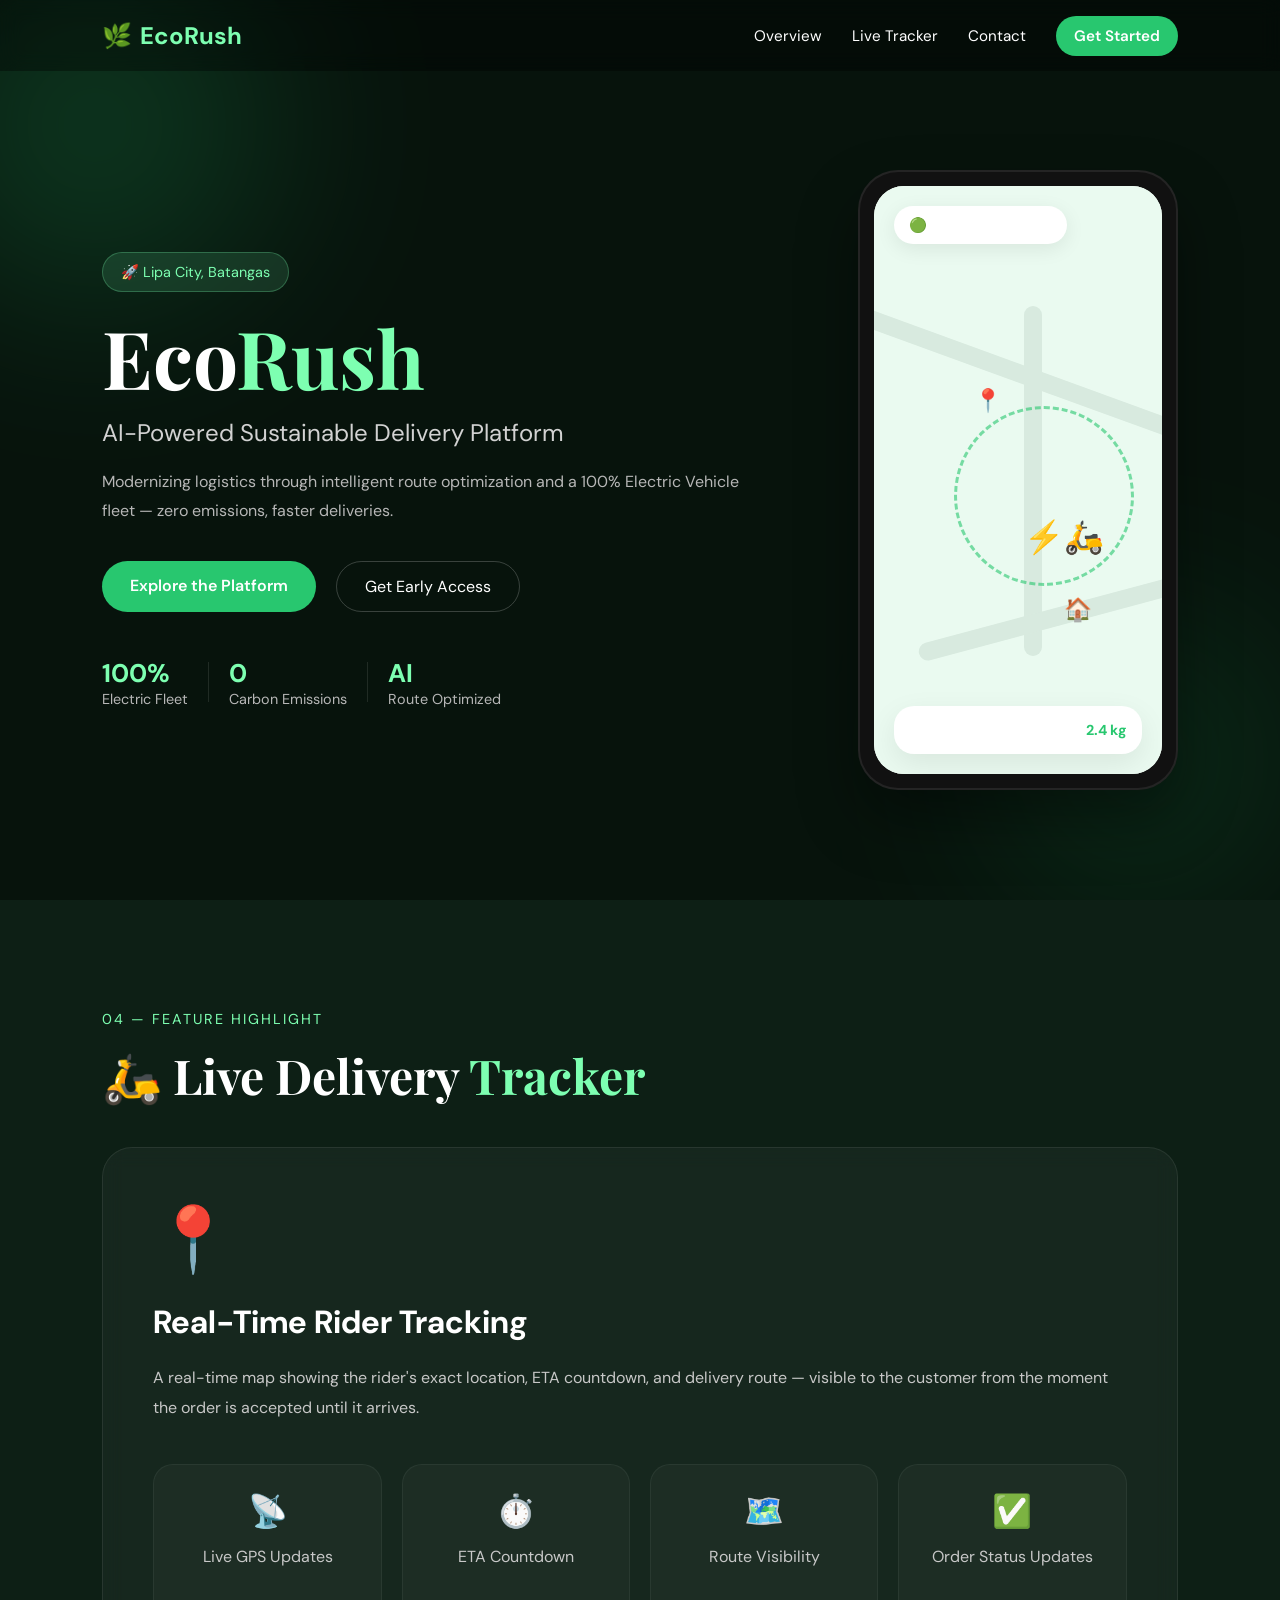
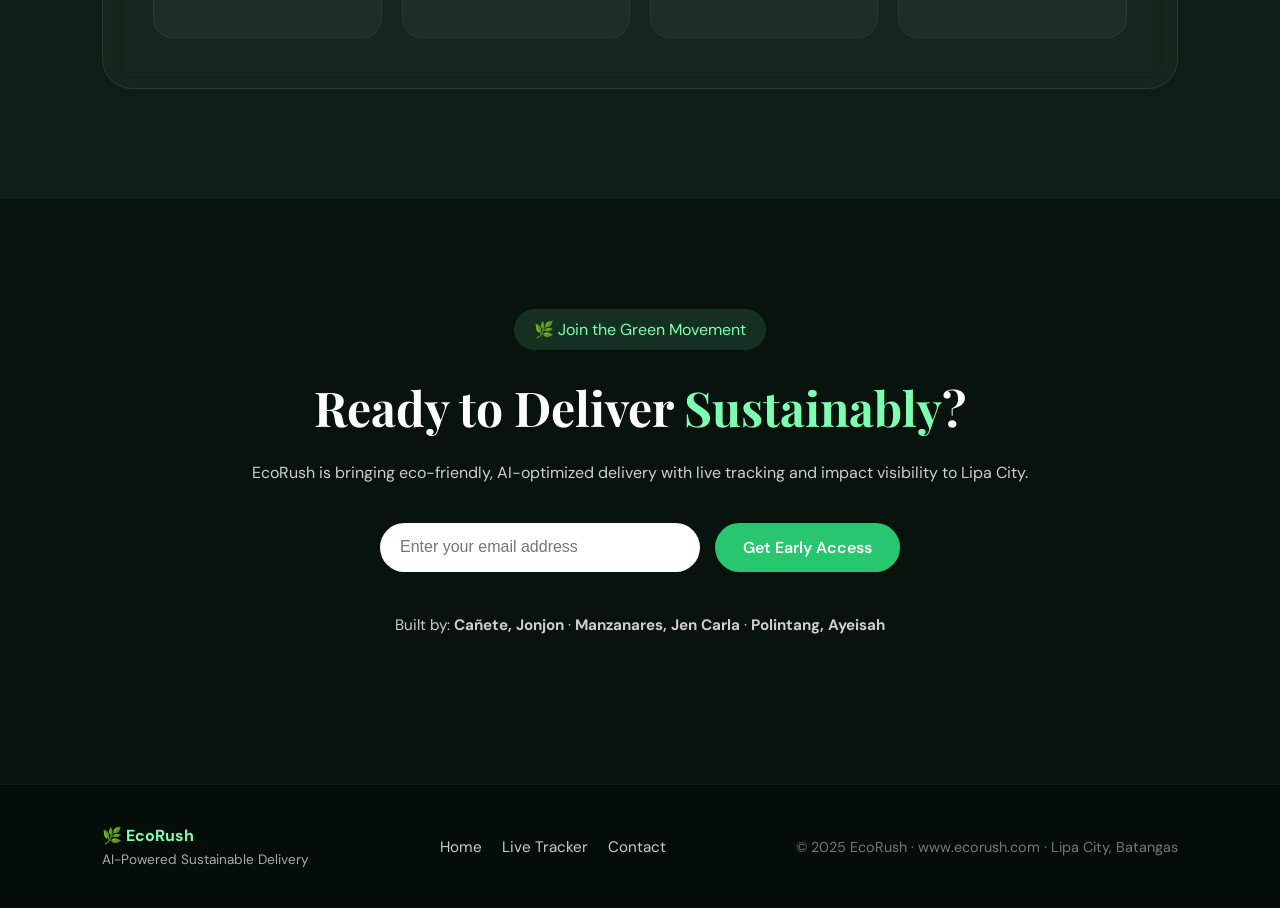
==== index.html @ b1342c6b "Add files via upload" ====
<!DOCTYPE html>
<html lang="en">
<head>
  <meta charset="UTF-8" />
  <meta name="viewport" content="width=device-width, initial-scale=1.0"/>
  <title>EcoRush — AI-Powered Sustainable Delivery</title>

  <link href="https://fonts.googleapis.com/css2?family=Playfair+Display:wght@700;900&family=DM+Sans:wght@300;400;500;600&display=swap" rel="stylesheet"/>

  <style>
    *{
      margin:0;
      padding:0;
      box-sizing:border-box;
      scroll-behavior:smooth;
    }

    body{
      font-family:'DM Sans',sans-serif;
      background:#07130c;
      color:white;
      overflow-x:hidden;
    }

    a{
      text-decoration:none;
      color:inherit;
    }

    /* NAV */

    .nav{
      position:fixed;
      top:0;
      left:0;
      width:100%;
      padding:20px 8%;
      display:flex;
      justify-content:space-between;
      align-items:center;
      background:rgba(0,0,0,0.35);
      backdrop-filter:blur(10px);
      z-index:1000;
    }

    .nav-brand{
      font-size:1.5rem;
      font-weight:700;
      color:#7dffb1;
      display:flex;
      align-items:center;
      gap:8px;
    }

    .nav-links{
      display:flex;
      gap:30px;
      list-style:none;
      align-items:center;
    }

    .nav-links a{
      color:white;
      transition:0.3s;
      font-size:0.95rem;
    }

    .nav-links a:hover{
      color:#7dffb1;
    }

    .nav-cta{
      padding:10px 18px;
      background:#28c76f;
      border-radius:999px;
      font-weight:600;
    }

    .hamburger{
      display:none;
      background:none;
      border:none;
      color:white;
      font-size:1.8rem;
      cursor:pointer;
    }

    /* HERO */

    .hero{
      min-height:100vh;
      display:flex;
      align-items:center;
      justify-content:space-between;
      padding:140px 8% 80px;
      position:relative;
      overflow:hidden;
      gap:60px;
    }

    .hero-content{
      max-width:650px;
      z-index:2;
    }

    .hero-badge{
      display:inline-block;
      padding:10px 18px;
      background:rgba(125,255,177,0.12);
      border:1px solid rgba(125,255,177,0.25);
      border-radius:999px;
      color:#7dffb1;
      margin-bottom:25px;
      font-size:0.9rem;
    }

    .hero-title{
      font-family:'Playfair Display',serif;
      font-size:5rem;
      line-height:1;
      margin-bottom:20px;
    }

    .title-line{
      color:white;
    }

    .title-accent{
      color:#7dffb1;
    }

    .hero-sub{
      font-size:1.5rem;
      color:#d2d2d2;
      margin-bottom:20px;
    }

    .hero-desc{
      color:#b7b7b7;
      line-height:1.8;
      margin-bottom:35px;
      font-size:1rem;
    }

    .hero-btns{
      display:flex;
      gap:20px;
      margin-bottom:45px;
      flex-wrap:wrap;
    }

    .btn-primary{
      padding:14px 28px;
      background:#28c76f;
      border-radius:999px;
      color:white;
      font-weight:600;
      transition:0.3s;
    }

    .btn-primary:hover{
      transform:translateY(-3px);
    }

    .btn-ghost{
      padding:14px 28px;
      border:1px solid rgba(255,255,255,0.2);
      border-radius:999px;
      color:white;
    }

    .hero-stats{
      display:flex;
      gap:20px;
      align-items:center;
      flex-wrap:wrap;
    }

    .stat{
      display:flex;
      flex-direction:column;
    }

    .stat-num{
      font-size:1.6rem;
      color:#7dffb1;
      font-weight:700;
    }

    .stat-label{
      color:#b7b7b7;
      font-size:0.9rem;
    }

    .stat-div{
      width:1px;
      height:40px;
      background:rgba(255,255,255,0.1);
    }

    /* HERO VISUAL */

    .hero-visual{
      position:relative;
      z-index:2;
    }

    .phone-mockup{
      width:320px;
      height:620px;
      border-radius:40px;
      padding:14px;
      background:#111;
      border:2px solid rgba(255,255,255,0.08);
      box-shadow:0 30px 60px rgba(0,0,0,0.4);
    }

    .phone-screen{
      width:100%;
      height:100%;
      border-radius:30px;
      overflow:hidden;
      background:#f4fff7;
      position:relative;
    }

    .map-ui{
      width:100%;
      height:100%;
      position:relative;
      background:#eafaf0;
    }

    .map-header{
      position:absolute;
      top:20px;
      left:20px;
      background:white;
      padding:10px 15px;
      border-radius:999px;
      font-size:0.9rem;
      box-shadow:0 5px 20px rgba(0,0,0,0.08);
    }

    .green{
      color:#28c76f;
    }

    .map-road{
      position:absolute;
      background:#d8eadf;
      border-radius:999px;
    }

    .road1{
      width:400px;
      height:18px;
      top:180px;
      left:-50px;
      transform:rotate(20deg);
    }

    .road2{
      width:18px;
      height:350px;
      top:120px;
      left:150px;
    }

    .road3{
      width:300px;
      height:18px;
      top:420px;
      left:40px;
      transform:rotate(-15deg);
    }

    .map-pin{
      position:absolute;
      font-size:1.4rem;
    }

    .pin1{
      top:200px;
      left:100px;
    }

    .pin2{
      bottom:150px;
      right:70px;
    }

    .ev-rider{
      position:absolute;
      top:330px;
      left:150px;
      font-size:2rem;
      animation:ride 3s infinite ease-in-out;
    }

    @keyframes ride{
      0%{transform:translateX(0);}
      50%{transform:translateX(35px);}
      100%{transform:translateX(0);}
    }

    .map-route{
      position:absolute;
      width:180px;
      height:180px;
      border:3px dashed #28c76f;
      border-radius:50%;
      top:220px;
      left:80px;
      opacity:0.6;
    }

    .screen-stat{
      position:absolute;
      bottom:20px;
      left:20px;
      right:20px;
      background:white;
      padding:15px;
      border-radius:20px;
      display:flex;
      justify-content:space-between;
      font-size:0.9rem;
      box-shadow:0 10px 30px rgba(0,0,0,0.08);
    }

    .green-text{
      color:#28c76f;
    }

    /* ORBS */

    .hero-bg-orb{
      position:absolute;
      border-radius:50%;
      filter:blur(100px);
      opacity:0.2;
      z-index:1;
    }

    .orb1{
      width:350px;
      height:350px;
      background:#28c76f;
      top:-50px;
      left:-80px;
    }

    .orb2{
      width:280px;
      height:280px;
      background:#1f9d55;
      bottom:0;
      right:0;
    }

    /* SECTION */

    .section{
      padding:110px 8%;
    }

    .section-tinted{
      background:#0d1f15;
    }

    .section-label{
      color:#7dffb1;
      font-size:0.9rem;
      margin-bottom:15px;
      letter-spacing:2px;
      text-transform:uppercase;
    }

    .section-title{
      font-size:3rem;
      margin-bottom:25px;
      font-family:'Playfair Display',serif;
    }

    .accent{
      color:#7dffb1;
    }

    /* TRACKER */

    .tracker-feature{
      margin-top:40px;
    }

    .tracker-card{
      background:rgba(255,255,255,0.04);
      border:1px solid rgba(255,255,255,0.08);
      border-radius:30px;
      padding:50px;
      backdrop-filter:blur(10px);
    }

    .tracker-icon{
      font-size:4rem;
      margin-bottom:20px;
    }

    .tracker-card h3{
      font-size:2rem;
      margin-bottom:20px;
    }

    .tracker-card p{
      color:#c8c8c8;
      line-height:1.9;
      margin-bottom:40px;
    }

    .tracker-highlights{
      display:grid;
      grid-template-columns:repeat(auto-fit,minmax(180px,1fr));
      gap:20px;
    }

    .highlight-box{
      background:rgba(255,255,255,0.03);
      padding:25px;
      border-radius:20px;
      text-align:center;
      border:1px solid rgba(255,255,255,0.05);
      transition:0.3s;
    }

    .highlight-box:hover{
      transform:translateY(-5px);
      border-color:#28c76f;
    }

    .highlight-box span{
      font-size:2rem;
      display:block;
      margin-bottom:10px;
    }

    /* CTA */

    .cta-section{
      text-align:center;
      background:#07130c;
    }

    .cta-inner{
      max-width:800px;
      margin:auto;
    }

    .cta-badge{
      display:inline-block;
      padding:10px 20px;
      border-radius:999px;
      background:rgba(125,255,177,0.12);
      color:#7dffb1;
      margin-bottom:25px;
    }

    .cta-title{
      font-size:3rem;
      margin-bottom:20px;
      font-family:'Playfair Display',serif;
    }

    .cta-inner p{
      color:#cfcfcf;
      line-height:1.8;
      margin-bottom:35px;
    }

    .cta-form{
      display:flex;
      gap:15px;
      justify-content:center;
      flex-wrap:wrap;
      margin-bottom:40px;
    }

    .cta-input{
      padding:15px 20px;
      border:none;
      border-radius:999px;
      width:320px;
      outline:none;
      font-size:1rem;
    }

    .team-credit{
      color:#9c9c9c;
      font-size:0.95rem;
    }

    /* FOOTER */

    .footer{
      padding:40px 8%;
      border-top:1px solid rgba(255,255,255,0.06);
      background:#050d08;
    }

    .footer-inner{
      display:flex;
      justify-content:space-between;
      align-items:center;
      flex-wrap:wrap;
      gap:20px;
    }

    .footer-brand{
      display:flex;
      flex-direction:column;
      gap:5px;
      color:#7dffb1;
      font-weight:700;
    }

    .footer-tagline{
      font-size:0.85rem;
      color:#aaa;
      font-weight:400;
    }

    .footer-links{
      display:flex;
      gap:20px;
      flex-wrap:wrap;
    }

    .footer-links a{
      color:#ccc;
      font-size:0.95rem;
    }

    .footer-copy{
      color:#777;
      font-size:0.9rem;
    }

    /* MOBILE */

    @media(max-width:980px){

      .hero{
        flex-direction:column;
        text-align:center;
      }

      .hero-stats{
        justify-content:center;
      }

      .phone-mockup{
        width:280px;
        height:560px;
      }
    }

    @media(max-width:768px){

      .nav-links{
        position:absolute;
        top:80px;
        right:8%;
        background:#0d1f15;
        flex-direction:column;
        padding:20px;
        border-radius:20px;
        display:none;
      }

      .nav-links.active{
        display:flex;
      }

      .hamburger{
        display:block;
      }

      .hero-title{
        font-size:3.5rem;
      }

      .section-title{
        font-size:2.2rem;
      }

      .cta-title{
        font-size:2.2rem;
      }

      .tracker-card{
        padding:30px;
      }
    }
  </style>
</head>

<body>

  <!-- NAV -->

  <nav class="nav">
    <div class="nav-brand">
      <span>🌿</span> EcoRush
    </div>

    <ul class="nav-links" id="navLinks">
      <li><a href="#overview">Overview</a></li>
      <li><a href="#tracker">Live Tracker</a></li>
      <li><a href="#contact">Contact</a></li>
      <li><a href="login.html" class="nav-cta">Get Started</a></li>
    </ul>

    <button class="hamburger" onclick="toggleMenu()">☰</button>
  </nav>

  <!-- HERO -->

  <section class="hero" id="home">

    <div class="hero-bg-orb orb1"></div>
    <div class="hero-bg-orb orb2"></div>

    <div class="hero-content">

      <div class="hero-badge">
        🚀 Lipa City, Batangas
      </div>

      <h1 class="hero-title">
        <span class="title-line">Eco</span><span class="title-accent">Rush</span>
      </h1>

      <p class="hero-sub">
        AI-Powered Sustainable Delivery Platform
      </p>

      <p class="hero-desc">
        Modernizing logistics through intelligent route optimization and a 100% Electric Vehicle fleet — zero emissions, faster deliveries.
      </p>

      <div class="hero-btns">
        <a href="#tracker" class="btn-primary">Explore the Platform</a>
        <a href="#contact" class="btn-ghost">Get Early Access</a>
      </div>

      <div class="hero-stats">

        <div class="stat">
          <span class="stat-num">100%</span>
          <span class="stat-label">Electric Fleet</span>
        </div>

        <div class="stat-div"></div>

        <div class="stat">
          <span class="stat-num">0</span>
          <span class="stat-label">Carbon Emissions</span>
        </div>

        <div class="stat-div"></div>

        <div class="stat">
          <span class="stat-num">AI</span>
          <span class="stat-label">Route Optimized</span>
        </div>

      </div>

    </div>

    <!-- PHONE -->

    <div class="hero-visual">

      <div class="phone-mockup">

        <div class="phone-screen">

          <div class="map-ui">

            <div class="map-header">
              🟢 EcoRush Live Map
            </div>

            <div class="map-road road1"></div>
            <div class="map-road road2"></div>
            <div class="map-road road3"></div>

            <div class="map-pin pin1">📍</div>
            <div class="map-pin pin2">🏠</div>

            <div class="ev-rider">⚡🛵</div>

            <div class="map-route"></div>

          </div>

          <div class="screen-stat">
            <span>ETA: <strong>8 min</strong></span>
            <span class="co2-saved">
              CO₂ saved:
              <strong class="green-text">2.4 kg</strong>
            </span>
          </div>

        </div>

      </div>

    </div>

  </section>

  <!-- LIVE TRACKER -->

  <section class="section section-tinted" id="tracker">

    <div class="section-label">
      04 — Feature Highlight
    </div>

    <h2 class="section-title">
      🛵 Live Delivery <span class="accent">Tracker</span>
    </h2>

    <div class="tracker-feature">

      <div class="tracker-card">

        <div class="tracker-icon">📍</div>

        <h3>Real-Time Rider Tracking</h3>

        <p>
          A real-time map showing the rider's exact location,
          ETA countdown, and delivery route — visible to the customer
          from the moment the order is accepted until it arrives.
        </p>

        <div class="tracker-highlights">

          <div class="highlight-box">
            <span>📡</span>
            <p>Live GPS Updates</p>
          </div>

          <div class="highlight-box">
            <span>⏱️</span>
            <p>ETA Countdown</p>
          </div>

          <div class="highlight-box">
            <span>🗺️</span>
            <p>Route Visibility</p>
          </div>

          <div class="highlight-box">
            <span>✅</span>
            <p>Order Status Updates</p>
          </div>

        </div>

      </div>

    </div>

  </section>

  <!-- CTA -->

  <section class="section cta-section" id="contact">

    <div class="cta-inner">

      <div class="cta-badge">
        🌿 Join the Green Movement
      </div>

      <h2 class="cta-title">
        Ready to Deliver <span class="accent">Sustainably</span>?
      </h2>

      <p>
        EcoRush is bringing eco-friendly, AI-optimized delivery
        with live tracking and impact visibility to Lipa City.
      </p>

      <div class="cta-form">
        <input type="email" placeholder="Enter your email address" class="cta-input"/>
        <a href="login.html" class="btn-primary">Get Early Access</a>
      </div>

      <div class="team-credit">
        <p>
          Built by:
          <strong>Cañete, Jonjon</strong> ·
          <strong>Manzanares, Jen Carla</strong> ·
          <strong>Polintang, Ayeisah</strong>
        </p>
      </div>

    </div>

  </section>

  <!-- FOOTER -->

  <footer class="footer">

    <div class="footer-inner">

      <div class="footer-brand">
        🌿 EcoRush
        <span class="footer-tagline">
          AI-Powered Sustainable Delivery
        </span>
      </div>

      <div class="footer-links">
        <a href="#home">Home</a>
        <a href="#tracker">Live Tracker</a>
        <a href="#contact">Contact</a>
      </div>

      <div class="footer-copy">
        © 2025 EcoRush · www.ecorush.com · Lipa City, Batangas
      </div>

    </div>

  </footer>

  <script>
    function toggleMenu(){
      document.getElementById("navLinks").classList.toggle("active");
    }
  </script>

</body>
</html>
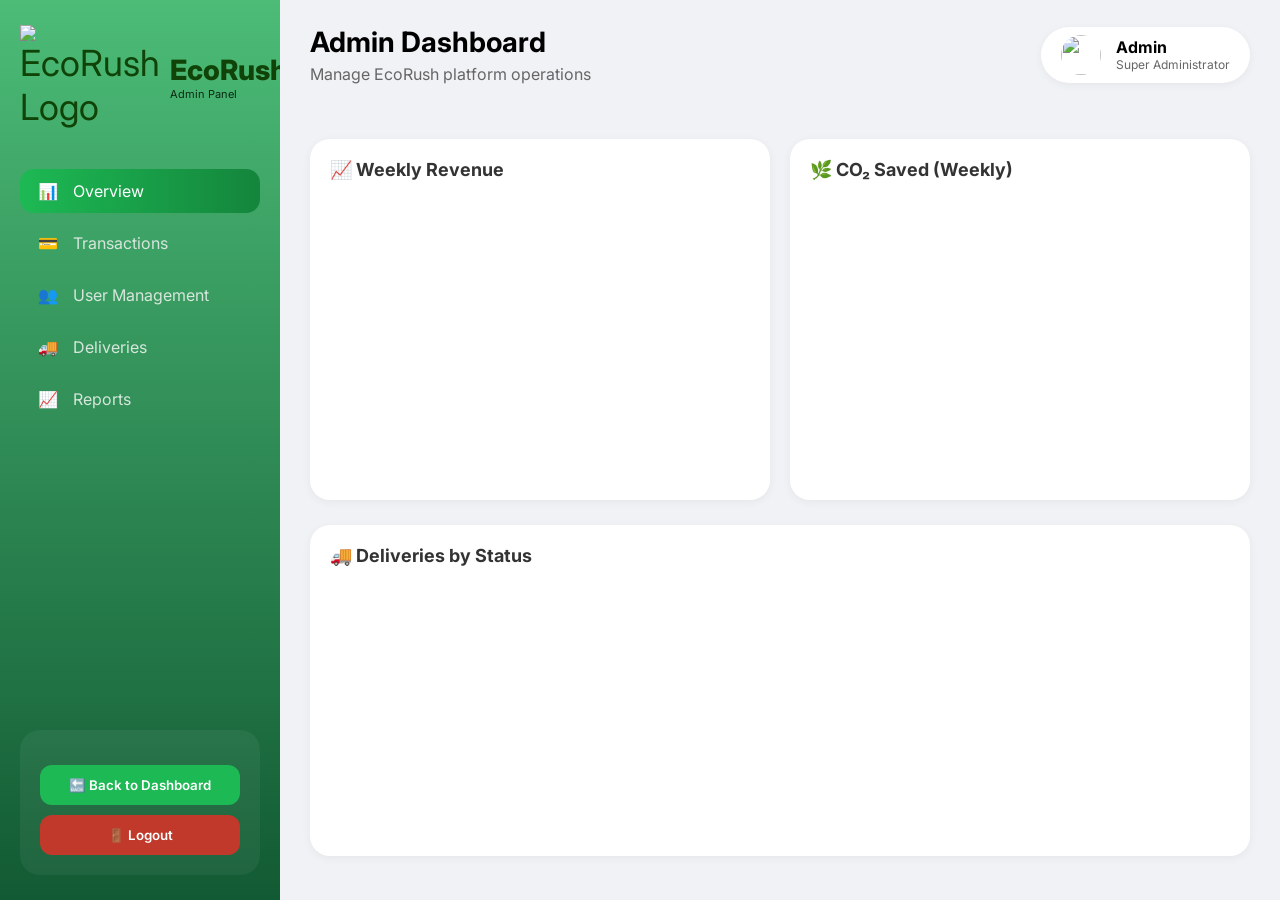
==== commit 452be218: "Admin.html" ====
--- a/index.html
+++ b/index.html
@@ -1,850 +1,913 @@
 <!DOCTYPE html>
 <html lang="en">
 <head>
-  <meta charset="UTF-8" />
-  <meta name="viewport" content="width=device-width, initial-scale=1.0"/>
-  <title>EcoRush — AI-Powered Sustainable Delivery</title>
-
-  <link href="https://fonts.googleapis.com/css2?family=Playfair+Display:wght@700;900&family=DM+Sans:wght@300;400;500;600&display=swap" rel="stylesheet"/>
-
-  <style>
-    *{
-      margin:0;
-      padding:0;
-      box-sizing:border-box;
-      scroll-behavior:smooth;
+<meta charset="UTF-8" />
+<meta name="viewport" content="width=device-width, initial-scale=1.0"/>
+<title>EcoRush — Admin Dashboard</title>
+
+<!-- Chart.js -->
+<script src="https://cdn.jsdelivr.net/npm/chart.js@4.4.0/dist/chart.umd.min.js"></script>
+
+<!-- Fonts -->
+<link href="https://fonts.googleapis.com/css2?family=Inter:wght@300;400;500;600;700;800&display=swap" rel="stylesheet">
+
+<style>
+* {
+  margin: 0;
+  padding: 0;
+  box-sizing: border-box;
+  font-family: 'Inter', sans-serif;
+}
+
+body {
+  background: #f0f2f5;
+  overflow: hidden;
+}
+
+/* SIDEBAR */
+.sidebar {
+  position: fixed;
+  left: 0;
+  top: 0;
+  width: 280px;
+  height: 100vh;
+  background: linear-gradient(180deg, #4cbc77, #125a33);
+  color: rgb(16, 67, 7);
+  padding: 25px 20px;
+  display: flex;
+  flex-direction: column;
+  justify-content: space-between;
+  z-index: 100;
+  overflow-y: auto;
+}
+
+.logo {
+  display: flex;
+  align-items: center;
+  gap: 10px;
+  margin-bottom: 40px;
+}
+
+.logo h2 {
+  font-size: 28px;
+  font-weight: 800;
+}
+
+.logo p {
+  font-size: 11px;
+  color: #082b12;
+}
+
+.menu {
+  display: flex;
+  flex-direction: column;
+  gap: 8px;
+}
+
+.menu-item {
+  display: flex;
+  align-items: center;
+  gap: 15px;
+  padding: 12px 18px;
+  border-radius: 14px;
+  cursor: pointer;
+  transition: 0.3s;
+  color: #d7e6dc;
+}
+
+.menu-item:hover {
+  background: rgba(255, 255, 255, 0.08);
+}
+
+.menu-item.active {
+  background: linear-gradient(90deg, #1db954, #14853c);
+  color: white;
+}
+
+.bottom-card {
+  background: rgba(255, 255, 255, 0.05);
+  border-radius: 20px;
+  padding: 20px;
+  margin-top: 20px;
+}
+
+.bottom-card button {
+  margin-top: 15px;
+  width: 100%;
+  padding: 12px;
+  border: none;
+  border-radius: 12px;
+  background: #1db954;
+  color: white;
+  cursor: pointer;
+  font-weight: 600;
+  transition: 0.2s;
+}
+
+.bottom-card button:hover {
+  background: #15853a;
+}
+
+.logout-btn {
+  background: #c0392b !important;
+  margin-top: 10px !important;
+}
+.logout-btn:hover {
+  background: #a93226 !important;
+}
+
+/* MAIN */
+.main {
+  margin-left: 280px;
+  height: 100vh;
+  overflow-y: auto;
+  padding: 25px 30px;
+}
+
+.topbar {
+  display: flex;
+  justify-content: space-between;
+  align-items: center;
+  margin-bottom: 30px;
+}
+
+.topbar h1 {
+  font-size: 28px;
+  font-weight: 700;
+}
+
+.topbar p {
+  color: #666;
+  margin-top: 5px;
+}
+
+.admin-profile {
+  display: flex;
+  align-items: center;
+  gap: 15px;
+  background: white;
+  padding: 8px 20px;
+  border-radius: 50px;
+  box-shadow: 0 2px 8px rgba(0,0,0,0.05);
+}
+
+.admin-profile img {
+  width: 40px;
+  height: 40px;
+  border-radius: 50%;
+}
+
+/* STATS CARDS */
+.stats-grid {
+  display: grid;
+  grid-template-columns: repeat(4, 1fr);
+  gap: 20px;
+  margin-bottom: 25px;
+}
+
+.stat-card {
+  background: white;
+  border-radius: 20px;
+  padding: 20px;
+  box-shadow: 0 2px 10px rgba(0,0,0,0.05);
+  display: flex;
+  justify-content: space-between;
+  align-items: center;
+  transition: transform 0.2s;
+}
+.stat-card:hover {
+  transform: translateY(-3px);
+}
+
+.stat-info h3 {
+  font-size: 28px;
+  font-weight: 800;
+  color: #1a4a1e;
+}
+
+.stat-info p {
+  color: #888;
+  font-size: 14px;
+  margin-top: 5px;
+}
+
+.stat-icon {
+  width: 55px;
+  height: 55px;
+  border-radius: 18px;
+  background: #e7f7ea;
+  display: flex;
+  align-items: center;
+  justify-content: center;
+  font-size: 28px;
+}
+
+/* CHARTS */
+.charts-row {
+  display: grid;
+  grid-template-columns: 1fr 1fr;
+  gap: 20px;
+  margin-bottom: 25px;
+}
+
+.chart-card {
+  background: white;
+  border-radius: 20px;
+  padding: 20px;
+  box-shadow: 0 2px 10px rgba(0,0,0,0.05);
+}
+
+.chart-card h3 {
+  margin-bottom: 20px;
+  font-size: 18px;
+  color: #333;
+}
+
+.chart-container {
+  height: 280px;
+  position: relative;
+}
+
+/* TABLES */
+.transaction-table, .deliveries-table, .user-table {
+  width: 100%;
+  border-collapse: collapse;
+}
+
+.transaction-table th, .deliveries-table th, .user-table th {
+  text-align: left;
+  padding: 15px 12px;
+  background: #f8f9fa;
+  color: #555;
+  font-weight: 600;
+  font-size: 13px;
+  border-bottom: 2px solid #eee;
+}
+
+.transaction-table td, .deliveries-table td, .user-table td {
+  padding: 12px;
+  border-bottom: 1px solid #eee;
+  font-size: 14px;
+}
+
+.status-badge {
+  display: inline-block;
+  padding: 4px 12px;
+  border-radius: 20px;
+  font-size: 12px;
+  font-weight: 600;
+}
+
+.status-delivered { background: #d4edda; color: #155724; }
+.status-onway { background: #fff3cd; color: #856404; }
+.status-pending { background: #f8d7da; color: #721c24; }
+.status-paid { background: #d4edda; color: #155724; }
+.status-active { background: #d4edda; color: #155724; }
+.status-online { background: #d4edda; color: #155724; }
+.status-inactive { background: #f8d7da; color: #721c24; }
+.status-offline { background: #e2e3e5; color: #383d41; }
+.status-busy { background: #fff3cd; color: #856404; }
+.status-suspended { background: #f8d7da; color: #721c24; }
+.status-pending-status { background: #d1ecf1; color: #0c5460; }
+
+/* TABS */
+.tabs {
+  display: flex;
+  gap: 10px;
+  margin-bottom: 20px;
+  border-bottom: 1px solid #ddd;
+}
+
+.tab-btn {
+  padding: 12px 24px;
+  background: none;
+  border: none;
+  cursor: pointer;
+  font-weight: 600;
+  color: #666;
+  transition: 0.3s;
+}
+
+.tab-btn.active {
+  color: #1db954;
+  border-bottom: 3px solid #1db954;
+}
+
+.table-container {
+  background: white;
+  border-radius: 20px;
+  padding: 20px;
+  overflow-x: auto;
+}
+
+.section {
+  display: none;
+}
+
+.section.active {
+  display: block;
+}
+
+/* User Management */
+.user-panel {
+  background: white;
+  border-radius: 20px;
+  padding: 20px;
+}
+
+.filter-bar {
+  display: flex;
+  gap: 15px;
+  margin-bottom: 20px;
+  flex-wrap: wrap;
+}
+
+.filter-bar input, .filter-bar select {
+  padding: 10px 15px;
+  border: 1px solid #ddd;
+  border-radius: 10px;
+  font-size: 14px;
+}
+
+.filter-bar button {
+  padding: 10px 20px;
+  background: #1db954;
+  color: white;
+  border: none;
+  border-radius: 10px;
+  cursor: pointer;
+  font-weight: 600;
+}
+
+.user-stats {
+  display: flex;
+  gap: 15px;
+  margin-bottom: 20px;
+  flex-wrap: wrap;
+}
+
+.user-stat-badge {
+  background: #e7f7ea;
+  padding: 8px 16px;
+  border-radius: 20px;
+  font-size: 13px;
+  font-weight: 600;
+  color: #1a4a1e;
+}
+
+#userContent {
+  min-height: 400px;
+  margin-top: 20px;
+}
+
+/* Raw XML Viewer */
+.xml-viewer {
+  background: #1e1e1e;
+  color: #d4d4d4;
+  padding: 15px;
+  border-radius: 12px;
+  overflow-x: auto;
+  font-family: 'Courier New', monospace;
+  font-size: 12px;
+  margin-top: 20px;
+}
+
+.xml-viewer h4 {
+  color: #1db954;
+  margin-bottom: 10px;
+}
+
+/* ACTION BUTTONS */
+.action-bar {
+  display: flex;
+  gap: 10px;
+  margin-bottom: 15px;
+  justify-content: flex-end;
+  flex-wrap: wrap;
+}
+.action-btn {
+  padding: 8px 16px;
+  background: #4a5568;
+  color: white;
+  border: none;
+  border-radius: 8px;
+  cursor: pointer;
+  font-size: 13px;
+  font-weight: 500;
+}
+.action-btn:hover {
+  background: #2d3748;
+}
+.export-btn { background: #3182ce; }
+.export-btn:hover { background: #2c5282; }
+.import-btn { background: #38a169; }
+.import-btn:hover { background: #2f855a; }
+.print-btn { background: #718096; }
+.print-btn:hover { background: #4a5568; }
+
+@media (max-width: 1200px) {
+  .stats-grid { grid-template-columns: repeat(2,1fr); }
+  .charts-row { grid-template-columns: 1fr; }
+}
+@media (max-width: 900px) {
+  .sidebar { width: 80px; padding: 20px 10px; }
+  .logo h2, .logo p, .menu-item span, .bottom-card { display: none; }
+  .main { margin-left: 80px; }
+}
+
+/* Hidden Print Formatting styles */
+@media print {
+  body { background: white; overflow: auto; }
+  .sidebar { display: none !important; }
+  .main { margin-left: 0 !important; padding: 0 !important; }
+  .action-bar, .filter-bar, .tabs { display: none !important; }
+  .section { display: none !important; }
+  .section.active { display: block !important; }
+}
+</style>
+</head>
+<body>
+
+<div class="sidebar">
+  <div>
+    <div class="logo">
+      <div style="font-size: 36px;"> <img src="ecorush-logo.png" alt="EcoRush Logo" style="height: 45px; width: auto; object-fit: contain;"></div>
+      <div><h2>EcoRush</h2><p>Admin Panel</p></div>
+    </div>
+    <div class="menu">
+      <div class="menu-item active" data-section="overview">📊 <span>Overview</span></div>
+      <div class="menu-item" data-section="transactions">💳 <span>Transactions</span></div>
+      <div class="menu-item" data-section="users">👥 <span>User Management</span></div>
+      <div class="menu-item" data-section="deliveries">🚚 <span>Deliveries</span></div>
+      <div class="menu-item" data-section="reports">📈 <span>Reports</span></div>
+    </div>
+  </div>
+  <div class="bottom-card">
+    <button onclick="window.location.href='dashboard.html'">🔙 Back to Dashboard</button>
+    <button class="logout-btn" onclick="logout()">🚪 Logout</button>
+  </div>
+</div>
+
+<div class="main">
+  <div class="topbar">
+    <div><h1>Admin Dashboard</h1><p>Manage EcoRush platform operations</p></div>
+    <div class="admin-profile"><img src="https://i.pravatar.cc/100?img=1" alt=""><div><strong>Admin</strong><p style="margin:0;font-size:12px;">Super Administrator</p></div></div>
+  </div>
+
+  <!-- OVERVIEW SECTION -->
+  <div id="overview" class="section active">
+    <div class="stats-grid" id="statsGrid"></div>
+    <div class="charts-row">
+      <div class="chart-card"><h3>📈 Weekly Revenue</h3><div class="chart-container"><canvas id="revenueChart"></canvas></div></div>
+      <div class="chart-card"><h3>🌿 CO₂ Saved (Weekly)</h3><div class="chart-container"><canvas id="co2Chart"></canvas></div></div>
+    </div>
+    <div class="chart-card"><h3>🚚 Deliveries by Status</h3><div class="chart-container" style="height:250px;"><canvas id="statusChart"></canvas></div></div>
+  </div>
+
+  <!-- TRANSACTIONS SECTION -->
+  <div id="transactions" class="section">
+    <div class="table-container">
+      <div class="action-bar">
+        <button class="action-btn print-btn" onclick="printSection('transactions')">🖨️ Print</button>
+        <button class="action-btn export-btn" onclick="exportToCSV('transactions')">📥 Export CSV</button>
+        <button class="action-btn import-btn" onclick="importCSV('transactions')">📂 Import CSV</button>
+      </div>
+      <div class="tabs">
+        <button class="tab-btn active" onclick="switchTransactionTab('all')">All Transactions</button>
+        <button class="tab-btn" onclick="switchTransactionTab('orders')">Orders</button>
+        <button class="tab-btn" onclick="switchTransactionTab('payments')">Payments</button>
+      </div>
+      <div id="transactionTable"></div>
+    </div>
+  </div>
+
+  <!-- USER MANAGEMENT SECTION -->
+  <div id="users" class="section">
+    <div class="user-panel">
+      <div class="action-bar">
+        <button class="action-btn print-btn" onclick="printSection('users')">🖨️ Print</button>
+        <button class="action-btn export-btn" onclick="exportToCSV('users')">📥 Export CSV</button>
+        <button class="action-btn import-btn" onclick="alert('To add users, edit users.xml file directly')">📂 Import (Edit XML)</button>
+      </div>
+      <h3 style="margin-bottom:20px;">👥 User Management System</h3>
+      <div class="filter-bar">
+        <input type="text" id="searchUser" placeholder="🔍 Search by name or email..." onkeyup="filterUsers()">
+        <select id="roleFilter" onchange="filterUsers()">
+          <option value="all">All Roles</option>
+          <option value="customer">Customers</option>
+          <option value="rider">Riders</option>
+          <option value="business">Businesses</option>
+        </select>
+        <select id="statusFilter" onchange="filterUsers()">
+          <option value="all">All Status</option>
+          <option value="active">Active / Online</option>
+          <option value="inactive">Inactive / Offline</option>
+          <option value="suspended">Suspended</option>
+          <option value="pending">Pending</option>
+        </select>
+        <button onclick="refreshUserData()">🔄 Refresh</button>
+        <button onclick="toggleRawXML()">📄 Show/Hide Raw XML</button>
+      </div>
+      <div class="user-stats" id="userStats"></div>
+      <div id="userContent">
+        <div class="loading">📂 Loading users from users.xml...</div>
+      </div>
+      <div id="rawXMLViewer" class="xml-viewer" style="display:none;">
+        <h4>📄 Raw XML Data (from users.xml)</h4>
+        <pre id="rawXMLContent"></pre>
+      </div>
+    </div>
+  </div>
+
+  <!-- DELIVERIES SECTION -->
+  <div id="deliveries" class="section">
+    <div class="table-container">
+      <div class="action-bar">
+        <button class="action-btn print-btn" onclick="printSection('deliveries')">🖨️ Print</button>
+        <button class="action-btn export-btn" onclick="exportToCSV('deliveries')">📥 Export CSV</button>
+        <button class="action-btn import-btn" onclick="importCSV('deliveries')">📂 Import CSV</button>
+      </div>
+      <h3 style="margin-bottom:15px;">Active & Completed Deliveries</h3>
+      <div id="deliveriesTable"></div>
+    </div>
+  </div>
+
+  <!-- REPORTS SECTION -->
+  <div id="reports" class="section">
+    <div class="action-bar">
+      <button class="action-btn print-btn" onclick="printSection('reports')">🖨️ Print Report</button>
+      <button class="action-btn export-btn" onclick="exportToCSV('reports')">📥 Export CSV</button>
+    </div>
+    <div class="stats-grid" style="margin-bottom:20px;">
+      <div class="stat-card"><div class="stat-info"><h3 id="totalRevenue">₱0</h3><p>Total Revenue</p></div><div class="stat-icon">💰</div></div>
+      <div class="stat-card"><div class="stat-info"><h3 id="totalDeliveriesMonth">0</h3><p>Deliveries (This Month)</p></div><div class="stat-icon">📦</div></div>
+      <div class="stat-card"><div class="stat-info"><h3 id="avgRating">0.0</h3><p>Avg Rider Rating</p></div><div class="stat-icon">⭐</div></div>
+    </div>
+    <div class="chart-card"><h3>📊 Monthly Performance</h3><div class="chart-container" style="height:300px;"><canvas id="monthlyChart"></canvas></div></div>
+  </div>
+</div>
+
+<script>
+  // ========== SESSION CHECK ==========
+  if (!localStorage.getItem('ecorush_logged_in')) {
+    localStorage.setItem('ecorush_logged_in', 'true'); // Auto-login fallback for testing
+  }
+
+  // ========== GLOBAL VARIABLES ==========
+  let usersData = []; 
+  let filteredUsers = [];
+  let xmlLoaded = false;
+  let currentTxTab = 'all';
+
+  // ========== MOCK DATA ==========
+  let transactions = [
+    { id: "TRX-001", type: "order", customer: "Jonjon Cañete", amount: 245, status: "delivered", date: "2025-05-20", payment: "GCash" },
+    { id: "TRX-002", type: "order", customer: "Jen Carla M.", amount: 189, status: "delivered", date: "2025-05-19", payment: "Maya" },
+    { id: "TRX-003", type: "order", customer: "Ayeisah P.", amount: 320, status: "onway", date: "2025-05-18", payment: "GCash" },
+    { id: "TRX-004", type: "payment", customer: "GreenMart Lipa", amount: 1500, status: "paid", date: "2025-05-17", payment: "Bank Transfer" },
+    { id: "TRX-005", type: "order", customer: "Maria Santos", amount: 98, status: "pending", date: "2025-05-16", payment: "Cash" },
+    { id: "TRX-006", type: "order", customer: "Café Malagundi", amount: 450, status: "delivered", date: "2025-05-15", payment: "GCash" },
+    { id: "TRX-007", type: "payment", customer: "Jonjon Cañete", amount: 245, status: "paid", date: "2025-05-14", payment: "GCash" },
+    { id: "TRX-008", type: "order", customer: "Denzel Washington", amount: 520, status: "delivered", date: "2025-05-13", payment: "Credit Card" },
+    { id: "TRX-009", type: "order", customer: "Sarah Geronimo", amount: 175, status: "onway", date: "2025-05-12", payment: "GCash" },
+    { id: "TRX-010", type: "payment", customer: "Café Malagundi", amount: 450, status: "paid", date: "2025-05-11", payment: "Maya" },
+  ];
+
+  let deliveries = [
+    { id: "DEL-001", orderId: "ORD-123", rider: "Juan Dela Cruz", customer: "Jonjon Cañete", status: "delivered", distance: 3.2, co2: 0.8, time: "8 min", date: "2025-05-20" },
+    { id: "DEL-002", orderId: "ORD-124", rider: "Maria R.", customer: "Jen Carla M.", status: "onway", distance: 2.5, co2: 0.6, time: "5 min", date: "2025-05-19" },
+    { id: "DEL-003", orderId: "ORD-125", rider: "Juan Dela Cruz", customer: "Ayeisah P.", status: "pending", distance: 4.1, co2: 1.0, time: "12 min", date: "2025-05-18" },
+    { id: "DEL-004", orderId: "ORD-126", rider: "Maria R.", customer: "GreenMart Lipa", status: "delivered", distance: 5.0, co2: 1.2, time: "15 min", date: "2025-05-17" },
+    { id: "DEL-005", orderId: "ORD-127", rider: "Juan Dela Cruz", customer: "Café Malagundi", status: "delivered", distance: 2.8, co2: 0.7, time: "7 min", date: "2025-05-16" },
+  ];
+
+  // ========== LOAD USERS FROM XML FILE ==========
+  async function loadUsersFromXML() {
+    try {
+      const response = await fetch('users.xml');
+      if (!response.ok) throw new Error(`HTTP error! status: ${response.status}`);
+      
+      const xmlText = await response.text();
+      const parser = new DOMParser();
+      const xmlDoc = parser.parseFromString(xmlText, 'text/xml');
+      
+      if (xmlDoc.querySelector('parsererror')) throw new Error('XML file structure is corrupted.');
+      
+      const userNodes = xmlDoc.querySelectorAll('user');
+      usersData = [];
+      
+      userNodes.forEach(user => {
+        const id = user.getAttribute('id') || '';
+        const name = user.querySelector('name')?.textContent || '';
+        const email = user.querySelector('email')?.textContent || '';
+        const role = user.querySelector('role')?.textContent || '';
+        const status = user.querySelector('status')?.textContent || '';
+        const deliveriesCount = user.querySelector('deliveries')?.textContent || '0';
+        const co2Saved = user.querySelector('co2Saved')?.textContent || null;
+        const rating = user.querySelector('rating')?.textContent || null;
+        const phone = user.querySelector('phone')?.textContent || '';
+        const address = user.querySelector('address')?.textContent || null;
+        const vehicle = user.querySelector('vehicle')?.textContent || null;
+        const joined = user.querySelector('joined')?.textContent || '';
+        
+        let metric = co2Saved ? `${co2Saved} kg` : (rating ? `${rating} ★` : '—');
+        let locationOrVehicle = address || vehicle || '—';
+        
+        usersData.push({
+          id, name, email, role, status, deliveries: deliveriesCount,
+          co2Saved: metric, co2SavedRaw: co2Saved, ratingRaw: rating,
+          phone, address: address || '—', vehicle: vehicle || '—',
+          locationOrVehicle, joined
+        });
+      });
+      
+      xmlLoaded = true;
+      filteredUsers = [...usersData];
+      renderUsers();
+      showRawXML();
+    } catch (error) {
+      console.warn('Fallback: generating temporary data since users.xml is not on a local server environment.');
+      loadMockXMLFallback();
     }
-
-    body{
-      font-family:'DM Sans',sans-serif;
-      background:#07130c;
-      color:white;
-      overflow-x:hidden;
+  }
+
+  function loadMockXMLFallback() {
+    usersData = [
+      { id: "USR-01", name: "Jonjon Cañete", email: "jonjon@ecorush.ph", role: "customer", status: "active", deliveries: "14", co2Saved: "11.2 kg", co2SavedRaw: "11.2", phone: "09123456789", locationOrVehicle: "Lipa City", joined: "2025-01-10" },
+      { id: "USR-02", name: "Juan Dela Cruz", email: "juan@ecorush.ph", role: "rider", status: "online", deliveries: "45", ratingRaw: "4.9", phone: "09177654321", locationOrVehicle: "Yamaha NMAX", joined: "2025-02-15" },
+      { id: "USR-03", name: "GreenMart Lipa", email: "info@greenmart.ph", role: "business", status: "active", deliveries: "120", co2Saved: "96.0 kg", co2SavedRaw: "96.0", phone: "09228884422", locationOrVehicle: "Marawoy, Lipa", joined: "2025-03-01" }
+    ];
+    xmlLoaded = true;
+    filteredUsers = [...usersData];
+    renderUsers();
+    showRawXML();
+  }
+
+  // ========== RENDER USERS TABLE ==========
+  function renderUsers() {
+    if (!xmlLoaded) return;
+    
+    if (filteredUsers.length === 0) {
+      document.getElementById('userContent').innerHTML = '<div class="loading">🔍 No users match your filters.</div>';
+    } else {
+      let html = `<table class="user-table"><thead><tr>
+        <th>ID</th><th>Name</th><th>Email</th><th>Role</th><th>Status</th><th>Deliveries</th><th>CO₂ / Rating</th><th>Phone</th><th>Location/Vehicle</th>
+      </tr></thead><tbody>`;
+      
+      filteredUsers.forEach(u => {
+        let roleClass = `role-${u.role}`;
+        let roleIcon = u.role === 'customer' ? '🛍️' : (u.role === 'rider' ? '🛵' : '🏪');
+        let statusClass = `status-${u.status}`;
+        
+        html += `<tr>
+          <td>${u.id}</td>
+          <td><strong>${escapeHtml(u.name)}</strong></td>
+          <td style="color:#666;">${escapeHtml(u.email)}</td>
+          <td><span class="role-badge ${roleClass}">${roleIcon} ${u.role}</span></td>
+          <td><span class="status-badge ${statusClass}">${u.status}</span></td>
+          <td style="text-align:center;">${u.deliveries}</td>
+          <td>${u.co2Saved}</td>
+          <td>${u.phone}</td>
+          <td style="font-size:12px;">${escapeHtml(u.locationOrVehicle)}</td>
+        </tr>`;
+      });
+      html += `</tbody></table>`;
+      document.getElementById('userContent').innerHTML = html;
     }
-
-    a{
-      text-decoration:none;
-      color:inherit;
+    
+    document.getElementById('userStats').innerHTML = `
+      <div class="user-stat-badge">👥 Total: ${usersData.length}</div>
+      <div class="user-stat-badge">🛍️ Customers: ${usersData.filter(u => u.role === 'customer').length}</div>
+      <div class="user-stat-badge">🛵 Riders: ${usersData.filter(u => u.role === 'rider').length}</div>
+      <div class="user-stat-badge">🏪 Businesses: ${usersData.filter(u => u.role === 'business').length}</div>
+      <div class="user-stat-badge">🟢 Active: ${usersData.filter(u => u.status === 'active' || u.status === 'online').length}</div>
+    `;
+  }
+  
+  function escapeHtml(str) {
+    if (!str) return '';
+    return str.replace(/[&<>]/g, m => ({ '&': '&amp;', '<': '&lt;', '>': '&gt;' }[m]));
+  }
+  
+  function showRawXML() {
+    let xmlString = '<?xml version="1.0" encoding="UTF-8"?>\n<users>\n';
+    usersData.forEach(u => {
+      xmlString += `  <user id="${u.id}">\n    <name>${escapeHtml(u.name)}</name>\n    <email>${escapeHtml(u.email)}</email>\n    <role>${u.role}</role>\n    <status>${u.status}</status>\n    <deliveries>${u.deliveries}</deliveries>\n`;
+      if (u.co2SavedRaw) xmlString += `    <co2Saved>${u.co2SavedRaw}</co2Saved>\n`;
+      if (u.ratingRaw) xmlString += `    <rating>${u.ratingRaw}</rating>\n`;
+      xmlString += `    <phone>${escapeHtml(u.phone)}</phone>\n  </user>\n`;
+    });
+    xmlString += '</users>';
+    document.getElementById('rawXMLContent').textContent = xmlString;
+  }
+  
+  function toggleRawXML() {
+    const viewer = document.getElementById('rawXMLViewer');
+    viewer.style.display = viewer.style.display === 'none' ? 'block' : 'none';
+  }
+
+  function filterUsers() {
+    if (!xmlLoaded) return;
+    const searchTerm = document.getElementById('searchUser').value.toLowerCase();
+    const roleFilter = document.getElementById('roleFilter').value;
+    const statusFilter = document.getElementById('statusFilter').value;
+    
+    filteredUsers = usersData.filter(u => {
+      let match = true;
+      if (searchTerm && !u.name.toLowerCase().includes(searchTerm) && !u.email.toLowerCase().includes(searchTerm)) match = false;
+      if (roleFilter !== 'all' && u.role !== roleFilter) match = false;
+      if (statusFilter !== 'all') {
+        if (statusFilter === 'active' && !(u.status === 'active' || u.status === 'online')) match = false;
+        else if (statusFilter === 'inactive' && !(u.status === 'inactive' || u.status === 'offline')) match = false;
+        else if (statusFilter !== 'active' && statusFilter !== 'inactive' && u.status !== statusFilter) match = false;
+      }
+      return match;
+    });
+    renderUsers();
+  }
+
+  function refreshUserData() {
+    document.getElementById('searchUser').value = '';
+    document.getElementById('roleFilter').value = 'all';
+    document.getElementById('statusFilter').value = 'all';
+    filteredUsers = [...usersData];
+    renderUsers();
+  }
+
+  // ========== CHARTS INITIALIZATION ==========
+  let revenueChart, co2Chart, statusChart, monthlyChart;
+
+  function initCharts() {
+    const ctx1 = document.getElementById('revenueChart').getContext('2d');
+    revenueChart = new Chart(ctx1, {
+      type: 'line',
+      data: { labels: ['Mon', 'Tue', 'Wed', 'Thu', 'Fri', 'Sat', 'Sun'], datasets: [{ label: 'Revenue (₱)', data: [1250, 1890, 2100, 2450, 3100, 4200, 3800], borderColor: '#1db954', backgroundColor: 'rgba(29,185,84,0.1)', fill: true, tension: 0.4 }] },
+      options: { responsive: true, maintainAspectRatio: false }
+    });
+
+    const ctx2 = document.getElementById('co2Chart').getContext('2d');
+    co2Chart = new Chart(ctx2, {
+      type: 'bar',
+      data: { labels: ['Mon', 'Tue', 'Wed', 'Thu', 'Fri', 'Sat', 'Sun'], datasets: [{ label: 'CO₂ Saved (kg)', data: [12.5, 18.3, 22.1, 25.4, 30.2, 35.8, 28.6], backgroundColor: '#4caf50', borderRadius: 8 }] },
+      options: { responsive: true, maintainAspectRatio: false }
+    });
+
+    const ctx3 = document.getElementById('statusChart').getContext('2d');
+    statusChart = new Chart(ctx3, {
+      type: 'doughnut',
+      data: { labels: ['Delivered', 'On The Way', 'Pending'], datasets: [{ data: [65, 25, 10], backgroundColor: ['#2d7a35', '#f39c12', '#e74c3c'] }] },
+      options: { responsive: true, maintainAspectRatio: false }
+    });
+
+    const ctx4 = document.getElementById('monthlyChart').getContext('2d');
+    monthlyChart = new Chart(ctx4, {
+      type: 'bar',
+      data: { labels: ['Jan', 'Feb', 'Mar', 'Apr', 'May', 'Jun'], datasets: [{ label: 'Deliveries', data: [120, 145, 178, 210, 245, 280], backgroundColor: '#1db954' }, { label: 'Revenue (₱k)', data: [25, 32, 41, 52, 68, 75], backgroundColor: '#f39c12' }] },
+      options: { responsive: true, maintainAspectRatio: false }
+    });
+  }
+
+  // ========== RENDER DATA METHODS ==========
+  function updateStats() {
+    const totalRevenue = transactions.filter(t => t.status === 'paid' || t.status === 'delivered').reduce((sum, t) => sum + t.amount, 0);
+    const totalOrders = transactions.filter(t => t.type === 'order').length;
+    const completedOrders = transactions.filter(t => t.type === 'order' && t.status === 'delivered').length;
+    const totalCO2 = deliveries.reduce((sum, d) => sum + d.co2, 0);
+
+    document.getElementById('statsGrid').innerHTML = `
+      <div class="stat-card"><div class="stat-info"><h3>₱${totalRevenue.toLocaleString()}</h3><p>Total Revenue</p></div><div class="stat-icon">💰</div></div>
+      <div class="stat-card"><div class="stat-info"><h3>${totalOrders}</h3><p>Total Orders</p></div><div class="stat-icon">📦</div></div>
+      <div class="stat-card"><div class="stat-info"><h3>${totalCO2.toFixed(1)} kg</h3><p>CO₂ Saved</p></div><div class="stat-icon">🌿</div></div>
+      <div class="stat-card"><div class="stat-info"><h3>${completedOrders}</h3><p>Completed</p></div><div class="stat-icon">✅</div></div>
+    `;
+    document.getElementById('totalRevenue').innerHTML = `₱${totalRevenue.toLocaleString()}`;
+    document.getElementById('totalDeliveriesMonth').innerHTML = deliveries.filter(d => d.status === 'delivered').length;
+    document.getElementById('avgRating').innerHTML = '4.8';
+  }
+
+  function renderTransactions(filter = 'all') {
+    currentTxTab = filter;
+    let filtered = transactions;
+    if (filter === 'orders') filtered = transactions.filter(t => t.type === 'order');
+    if (filter === 'payments') filtered = transactions.filter(t => t.type === 'payment');
+    
+    let html = `<table class="transaction-table"><thead><tr><th>ID</th><th>Customer</th><th>Amount</th><th>Status</th><th>Date</th><th>Payment</th></tr></thead><tbody>`;
+    filtered.forEach(t => {
+      let statusClass = t.status === 'delivered' || t.status === 'paid' ? 'status-delivered' : (t.status === 'onway' ? 'status-onway' : 'status-pending');
+      html += `<tr><td>${t.id}</td><td>${t.customer}</td><td><strong>₱${t.amount}</strong></td><td><span class="status-badge ${statusClass}">${t.status}</span></td><td>${t.date}</td><td>${t.payment}</td></tr>`;
+    });
+    html += `</tbody></table><p style="margin-top:15px;color:#666;">📊 Total: ${filtered.length} transactions</p>`;
+    document.getElementById('transactionTable').innerHTML = html;
+  }
+
+  function renderDeliveries() {
+    let html = `<table class="deliveries-table"><thead><tr><th>ID</th><th>Order ID</th><th>Rider</th><th>Customer</th><th>Status</th><th>Distance</th><th>CO₂ Saved</th><th>ETA</th></tr></thead><tbody>`;
+    deliveries.forEach(d => {
+      let statusClass = d.status === 'delivered' ? 'status-delivered' : (d.status === 'onway' ? 'status-onway' : 'status-pending');
+      html += `<tr><td>${d.id}</td><td>${d.orderId}</td><td>${d.rider}</td><td>${d.customer}</td><td><span class="status-badge ${statusClass}">${d.status}</span></td><td>${d.distance} km</td><td>${d.co2} kg</td><td>${d.time}</td></tr>`;
+    });
+    html += `</tbody></table><p style="margin-top:15px;color:#666;">🚚 Total deliveries: ${deliveries.length}</p>`;
+    document.getElementById('deliveriesTable').innerHTML = html;
+  }
+
+  // ========== ACTIONS: CSV EXPORT, CSV IMPORT, & PRINTING ==========
+  function exportToCSV(sectionId) {
+    let csvContent = "data:text/csv;charset=utf-8,";
+    let rows = [];
+
+    if (sectionId === 'transactions') {
+      rows.push(["Transaction ID", "Customer/Business", "Amount", "Status", "Date", "Payment Type"]);
+      let source = currentTxTab === 'all' ? transactions : transactions.filter(t => t.type === currentTxTab.slice(0,-1));
+      source.forEach(t => rows.push([t.id, t.customer, t.amount, t.status, t.date, t.payment]));
+    } else if (sectionId === 'users') {
+      rows.push(["User ID", "Full Name", "Email Address", "System Role", "Status", "Deliveries", "Phone"]);
+      filteredUsers.forEach(u => rows.push([u.id, u.name, u.email, u.role, u.status, u.deliveries, u.phone]));
+    } else if (sectionId === 'deliveries') {
+      rows.push(["Delivery ID", "Linked Order ID", "Rider", "Customer", "Status", "Distance (km)", "CO2 Saved (kg)"]);
+      deliveries.forEach(d => rows.push([d.id, d.orderId, d.rider, d.customer, d.status, d.distance, d.co2]));
+    } else {
+      rows.push(["Metric", "Value"]);
+      rows.push(["Total Revenue Check", transactions.filter(t=>t.status==='paid'||t.status==='delivered').reduce((s,t)=>s+t.amount,0)]);
+      rows.push(["Deliveries Count", deliveries.length]);
     }
 
-    /* NAV */
-
-    .nav{
-      position:fixed;
-      top:0;
-      left:0;
-      width:100%;
-      padding:20px 8%;
-      display:flex;
-      justify-content:space-between;
-      align-items:center;
-      background:rgba(0,0,0,0.35);
-      backdrop-filter:blur(10px);
-      z-index:1000;
+    rows.forEach(rowArray => {
+      let row = rowArray.map(val => `"${String(val).replace(/"/g, '""')}"`).join(",");
+      csvContent += row + "\r\n";
+    });
+
+    const encodedUri = encodeURI(csvContent);
+    const link = document.createElement("a");
+    link.setAttribute("href", encodedUri);
+    link.setAttribute("download", `EcoRush_${sectionId}_Report.csv`);
+    document.body.appendChild(link);
+    link.click();
+    document.body.removeChild(link);
+  }
+
+  function importCSV(sectionId) {
+    const input = document.createElement('input');
+    input.type = 'file';
+    input.accept = '.csv';
+    input.onchange = e => {
+      const file = e.target.files[0];
+      const reader = new FileReader();
+      reader.onload = event => {
+        alert(`Successfully parsed "${file.name}" into memory! (Simulated import for ${sectionId} entry logs)`);
+        console.log(event.target.result);
+      };
+      reader.readAsText(file);
+    };
+    input.click();
+  }
+
+  function printSection(sectionId) {
+    window.print();
+  }
+
+  // ========== UI NAVIGATION CONTROL ==========
+  function showSection(sectionId) {
+    document.querySelectorAll('.section').forEach(s => s.classList.remove('active'));
+    document.getElementById(sectionId).classList.add('active');
+    
+    document.querySelectorAll('.menu-item').forEach(item => {
+      item.classList.remove('active');
+      if (item.getAttribute('data-section') === sectionId) item.classList.add('active');
+    });
+    
+    if (sectionId === 'users' && !xmlLoaded) loadUsersFromXML();
+    if (sectionId === 'transactions') renderTransactions('all');
+    if (sectionId === 'deliveries') renderDeliveries();
+  }
+  
+  document.querySelectorAll('.menu-item').forEach(item => {
+    item.addEventListener('click', function() {
+      const sectionId = this.getAttribute('data-section');
+      if (sectionId) showSection(sectionId);
+    });
+  });
+
+  function switchTransactionTab(tab) {
+    document.querySelectorAll('#transactions .tab-btn').forEach(btn => btn.classList.remove('active'));
+    event.target.classList.add('active');
+    renderTransactions(tab);
+  }
+
+  function logout() {
+    if (confirm('Are you sure you want to logout?')) {
+      localStorage.removeItem('ecorush_logged_in');
+      alert('Logged out successfully.');
     }
-
-    .nav-brand{
-      font-size:1.5rem;
-      font-weight:700;
-      color:#7dffb1;
-      display:flex;
-      align-items:center;
-      gap:8px;
-    }
-
-    .nav-links{
-      display:flex;
-      gap:30px;
-      list-style:none;
-      align-items:center;
-    }
-
-    .nav-links a{
-      color:white;
-      transition:0.3s;
-      font-size:0.95rem;
-    }
-
-    .nav-links a:hover{
-      color:#7dffb1;
-    }
-
-    .nav-cta{
-      padding:10px 18px;
-      background:#28c76f;
-      border-radius:999px;
-      font-weight:600;
-    }
-
-    .hamburger{
-      display:none;
-      background:none;
-      border:none;
-      color:white;
-      font-size:1.8rem;
-      cursor:pointer;
-    }
-
-    /* HERO */
-
-    .hero{
-      min-height:100vh;
-      display:flex;
-      align-items:center;
-      justify-content:space-between;
-      padding:140px 8% 80px;
-      position:relative;
-      overflow:hidden;
-      gap:60px;
-    }
-
-    .hero-content{
-      max-width:650px;
-      z-index:2;
-    }
-
-    .hero-badge{
-      display:inline-block;
-      padding:10px 18px;
-      background:rgba(125,255,177,0.12);
-      border:1px solid rgba(125,255,177,0.25);
-      border-radius:999px;
-      color:#7dffb1;
-      margin-bottom:25px;
-      font-size:0.9rem;
-    }
-
-    .hero-title{
-      font-family:'Playfair Display',serif;
-      font-size:5rem;
-      line-height:1;
-      margin-bottom:20px;
-    }
-
-    .title-line{
-      color:white;
-    }
-
-    .title-accent{
-      color:#7dffb1;
-    }
-
-    .hero-sub{
-      font-size:1.5rem;
-      color:#d2d2d2;
-      margin-bottom:20px;
-    }
-
-    .hero-desc{
-      color:#b7b7b7;
-      line-height:1.8;
-      margin-bottom:35px;
-      font-size:1rem;
-    }
-
-    .hero-btns{
-      display:flex;
-      gap:20px;
-      margin-bottom:45px;
-      flex-wrap:wrap;
-    }
-
-    .btn-primary{
-      padding:14px 28px;
-      background:#28c76f;
-      border-radius:999px;
-      color:white;
-      font-weight:600;
-      transition:0.3s;
-    }
-
-    .btn-primary:hover{
-      transform:translateY(-3px);
-    }
-
-    .btn-ghost{
-      padding:14px 28px;
-      border:1px solid rgba(255,255,255,0.2);
-      border-radius:999px;
-      color:white;
-    }
-
-    .hero-stats{
-      display:flex;
-      gap:20px;
-      align-items:center;
-      flex-wrap:wrap;
-    }
-
-    .stat{
-      display:flex;
-      flex-direction:column;
-    }
-
-    .stat-num{
-      font-size:1.6rem;
-      color:#7dffb1;
-      font-weight:700;
-    }
-
-    .stat-label{
-      color:#b7b7b7;
-      font-size:0.9rem;
-    }
-
-    .stat-div{
-      width:1px;
-      height:40px;
-      background:rgba(255,255,255,0.1);
-    }
-
-    /* HERO VISUAL */
-
-    .hero-visual{
-      position:relative;
-      z-index:2;
-    }
-
-    .phone-mockup{
-      width:320px;
-      height:620px;
-      border-radius:40px;
-      padding:14px;
-      background:#111;
-      border:2px solid rgba(255,255,255,0.08);
-      box-shadow:0 30px 60px rgba(0,0,0,0.4);
-    }
-
-    .phone-screen{
-      width:100%;
-      height:100%;
-      border-radius:30px;
-      overflow:hidden;
-      background:#f4fff7;
-      position:relative;
-    }
-
-    .map-ui{
-      width:100%;
-      height:100%;
-      position:relative;
-      background:#eafaf0;
-    }
-
-    .map-header{
-      position:absolute;
-      top:20px;
-      left:20px;
-      background:white;
-      padding:10px 15px;
-      border-radius:999px;
-      font-size:0.9rem;
-      box-shadow:0 5px 20px rgba(0,0,0,0.08);
-    }
-
-    .green{
-      color:#28c76f;
-    }
-
-    .map-road{
-      position:absolute;
-      background:#d8eadf;
-      border-radius:999px;
-    }
-
-    .road1{
-      width:400px;
-      height:18px;
-      top:180px;
-      left:-50px;
-      transform:rotate(20deg);
-    }
-
-    .road2{
-      width:18px;
-      height:350px;
-      top:120px;
-      left:150px;
-    }
-
-    .road3{
-      width:300px;
-      height:18px;
-      top:420px;
-      left:40px;
-      transform:rotate(-15deg);
-    }
-
-    .map-pin{
-      position:absolute;
-      font-size:1.4rem;
-    }
-
-    .pin1{
-      top:200px;
-      left:100px;
-    }
-
-    .pin2{
-      bottom:150px;
-      right:70px;
-    }
-
-    .ev-rider{
-      position:absolute;
-      top:330px;
-      left:150px;
-      font-size:2rem;
-      animation:ride 3s infinite ease-in-out;
-    }
-
-    @keyframes ride{
-      0%{transform:translateX(0);}
-      50%{transform:translateX(35px);}
-      100%{transform:translateX(0);}
-    }
-
-    .map-route{
-      position:absolute;
-      width:180px;
-      height:180px;
-      border:3px dashed #28c76f;
-      border-radius:50%;
-      top:220px;
-      left:80px;
-      opacity:0.6;
-    }
-
-    .screen-stat{
-      position:absolute;
-      bottom:20px;
-      left:20px;
-      right:20px;
-      background:white;
-      padding:15px;
-      border-radius:20px;
-      display:flex;
-      justify-content:space-between;
-      font-size:0.9rem;
-      box-shadow:0 10px 30px rgba(0,0,0,0.08);
-    }
-
-    .green-text{
-      color:#28c76f;
-    }
-
-    /* ORBS */
-
-    .hero-bg-orb{
-      position:absolute;
-      border-radius:50%;
-      filter:blur(100px);
-      opacity:0.2;
-      z-index:1;
-    }
-
-    .orb1{
-      width:350px;
-      height:350px;
-      background:#28c76f;
-      top:-50px;
-      left:-80px;
-    }
-
-    .orb2{
-      width:280px;
-      height:280px;
-      background:#1f9d55;
-      bottom:0;
-      right:0;
-    }
-
-    /* SECTION */
-
-    .section{
-      padding:110px 8%;
-    }
-
-    .section-tinted{
-      background:#0d1f15;
-    }
-
-    .section-label{
-      color:#7dffb1;
-      font-size:0.9rem;
-      margin-bottom:15px;
-      letter-spacing:2px;
-      text-transform:uppercase;
-    }
-
-    .section-title{
-      font-size:3rem;
-      margin-bottom:25px;
-      font-family:'Playfair Display',serif;
-    }
-
-    .accent{
-      color:#7dffb1;
-    }
-
-    /* TRACKER */
-
-    .tracker-feature{
-      margin-top:40px;
-    }
-
-    .tracker-card{
-      background:rgba(255,255,255,0.04);
-      border:1px solid rgba(255,255,255,0.08);
-      border-radius:30px;
-      padding:50px;
-      backdrop-filter:blur(10px);
-    }
-
-    .tracker-icon{
-      font-size:4rem;
-      margin-bottom:20px;
-    }
-
-    .tracker-card h3{
-      font-size:2rem;
-      margin-bottom:20px;
-    }
-
-    .tracker-card p{
-      color:#c8c8c8;
-      line-height:1.9;
-      margin-bottom:40px;
-    }
-
-    .tracker-highlights{
-      display:grid;
-      grid-template-columns:repeat(auto-fit,minmax(180px,1fr));
-      gap:20px;
-    }
-
-    .highlight-box{
-      background:rgba(255,255,255,0.03);
-      padding:25px;
-      border-radius:20px;
-      text-align:center;
-      border:1px solid rgba(255,255,255,0.05);
-      transition:0.3s;
-    }
-
-    .highlight-box:hover{
-      transform:translateY(-5px);
-      border-color:#28c76f;
-    }
-
-    .highlight-box span{
-      font-size:2rem;
-      display:block;
-      margin-bottom:10px;
-    }
-
-    /* CTA */
-
-    .cta-section{
-      text-align:center;
-      background:#07130c;
-    }
-
-    .cta-inner{
-      max-width:800px;
-      margin:auto;
-    }
-
-    .cta-badge{
-      display:inline-block;
-      padding:10px 20px;
-      border-radius:999px;
-      background:rgba(125,255,177,0.12);
-      color:#7dffb1;
-      margin-bottom:25px;
-    }
-
-    .cta-title{
-      font-size:3rem;
-      margin-bottom:20px;
-      font-family:'Playfair Display',serif;
-    }
-
-    .cta-inner p{
-      color:#cfcfcf;
-      line-height:1.8;
-      margin-bottom:35px;
-    }
-
-    .cta-form{
-      display:flex;
-      gap:15px;
-      justify-content:center;
-      flex-wrap:wrap;
-      margin-bottom:40px;
-    }
-
-    .cta-input{
-      padding:15px 20px;
-      border:none;
-      border-radius:999px;
-      width:320px;
-      outline:none;
-      font-size:1rem;
-    }
-
-    .team-credit{
-      color:#9c9c9c;
-      font-size:0.95rem;
-    }
-
-    /* FOOTER */
-
-    .footer{
-      padding:40px 8%;
-      border-top:1px solid rgba(255,255,255,0.06);
-      background:#050d08;
-    }
-
-    .footer-inner{
-      display:flex;
-      justify-content:space-between;
-      align-items:center;
-      flex-wrap:wrap;
-      gap:20px;
-    }
-
-    .footer-brand{
-      display:flex;
-      flex-direction:column;
-      gap:5px;
-      color:#7dffb1;
-      font-weight:700;
-    }
-
-    .footer-tagline{
-      font-size:0.85rem;
-      color:#aaa;
-      font-weight:400;
-    }
-
-    .footer-links{
-      display:flex;
-      gap:20px;
-      flex-wrap:wrap;
-    }
-
-    .footer-links a{
-      color:#ccc;
-      font-size:0.95rem;
-    }
-
-    .footer-copy{
-      color:#777;
-      font-size:0.9rem;
-    }
-
-    /* MOBILE */
-
-    @media(max-width:980px){
-
-      .hero{
-        flex-direction:column;
-        text-align:center;
-      }
-
-      .hero-stats{
-        justify-content:center;
-      }
-
-      .phone-mockup{
-        width:280px;
-        height:560px;
-      }
-    }
-
-    @media(max-width:768px){
-
-      .nav-links{
-        position:absolute;
-        top:80px;
-        right:8%;
-        background:#0d1f15;
-        flex-direction:column;
-        padding:20px;
-        border-radius:20px;
-        display:none;
-      }
-
-      .nav-links.active{
-        display:flex;
-      }
-
-      .hamburger{
-        display:block;
-      }
-
-      .hero-title{
-        font-size:3.5rem;
-      }
-
-      .section-title{
-        font-size:2.2rem;
-      }
-
-      .cta-title{
-        font-size:2.2rem;
-      }
-
-      .tracker-card{
-        padding:30px;
-      }
-    }
-  </style>
-</head>
-
-<body>
-
-  <!-- NAV -->
-
-  <nav class="nav">
-    <div class="nav-brand">
-      <span>🌿</span> EcoRush
-    </div>
-
-    <ul class="nav-links" id="navLinks">
-      <li><a href="#overview">Overview</a></li>
-      <li><a href="#tracker">Live Tracker</a></li>
-      <li><a href="#contact">Contact</a></li>
-      <li><a href="login.html" class="nav-cta">Get Started</a></li>
-    </ul>
-
-    <button class="hamburger" onclick="toggleMenu()">☰</button>
-  </nav>
-
-  <!-- HERO -->
-
-  <section class="hero" id="home">
-
-    <div class="hero-bg-orb orb1"></div>
-    <div class="hero-bg-orb orb2"></div>
-
-    <div class="hero-content">
-
-      <div class="hero-badge">
-        🚀 Lipa City, Batangas
-      </div>
-
-      <h1 class="hero-title">
-        <span class="title-line">Eco</span><span class="title-accent">Rush</span>
-      </h1>
-
-      <p class="hero-sub">
-        AI-Powered Sustainable Delivery Platform
-      </p>
-
-      <p class="hero-desc">
-        Modernizing logistics through intelligent route optimization and a 100% Electric Vehicle fleet — zero emissions, faster deliveries.
-      </p>
-
-      <div class="hero-btns">
-        <a href="#tracker" class="btn-primary">Explore the Platform</a>
-        <a href="#contact" class="btn-ghost">Get Early Access</a>
-      </div>
-
-      <div class="hero-stats">
-
-        <div class="stat">
-          <span class="stat-num">100%</span>
-          <span class="stat-label">Electric Fleet</span>
-        </div>
-
-        <div class="stat-div"></div>
-
-        <div class="stat">
-          <span class="stat-num">0</span>
-          <span class="stat-label">Carbon Emissions</span>
-        </div>
-
-        <div class="stat-div"></div>
-
-        <div class="stat">
-          <span class="stat-num">AI</span>
-          <span class="stat-label">Route Optimized</span>
-        </div>
-
-      </div>
-
-    </div>
-
-    <!-- PHONE -->
-
-    <div class="hero-visual">
-
-      <div class="phone-mockup">
-
-        <div class="phone-screen">
-
-          <div class="map-ui">
-
-            <div class="map-header">
-              🟢 EcoRush Live Map
-            </div>
-
-            <div class="map-road road1"></div>
-            <div class="map-road road2"></div>
-            <div class="map-road road3"></div>
-
-            <div class="map-pin pin1">📍</div>
-            <div class="map-pin pin2">🏠</div>
-
-            <div class="ev-rider">⚡🛵</div>
-
-            <div class="map-route"></div>
-
-          </div>
-
-          <div class="screen-stat">
-            <span>ETA: <strong>8 min</strong></span>
-            <span class="co2-saved">
-              CO₂ saved:
-              <strong class="green-text">2.4 kg</strong>
-            </span>
-          </div>
-
-        </div>
-
-      </div>
-
-    </div>
-
-  </section>
-
-  <!-- LIVE TRACKER -->
-
-  <section class="section section-tinted" id="tracker">
-
-    <div class="section-label">
-      04 — Feature Highlight
-    </div>
-
-    <h2 class="section-title">
-      🛵 Live Delivery <span class="accent">Tracker</span>
-    </h2>
-
-    <div class="tracker-feature">
-
-      <div class="tracker-card">
-
-        <div class="tracker-icon">📍</div>
-
-        <h3>Real-Time Rider Tracking</h3>
-
-        <p>
-          A real-time map showing the rider's exact location,
-          ETA countdown, and delivery route — visible to the customer
-          from the moment the order is accepted until it arrives.
-        </p>
-
-        <div class="tracker-highlights">
-
-          <div class="highlight-box">
-            <span>📡</span>
-            <p>Live GPS Updates</p>
-          </div>
-
-          <div class="highlight-box">
-            <span>⏱️</span>
-            <p>ETA Countdown</p>
-          </div>
-
-          <div class="highlight-box">
-            <span>🗺️</span>
-            <p>Route Visibility</p>
-          </div>
-
-          <div class="highlight-box">
-            <span>✅</span>
-            <p>Order Status Updates</p>
-          </div>
-
-        </div>
-
-      </div>
-
-    </div>
-
-  </section>
-
-  <!-- CTA -->
-
-  <section class="section cta-section" id="contact">
-
-    <div class="cta-inner">
-
-      <div class="cta-badge">
-        🌿 Join the Green Movement
-      </div>
-
-      <h2 class="cta-title">
-        Ready to Deliver <span class="accent">Sustainably</span>?
-      </h2>
-
-      <p>
-        EcoRush is bringing eco-friendly, AI-optimized delivery
-        with live tracking and impact visibility to Lipa City.
-      </p>
-
-      <div class="cta-form">
-        <input type="email" placeholder="Enter your email address" class="cta-input"/>
-        <a href="login.html" class="btn-primary">Get Early Access</a>
-      </div>
-
-      <div class="team-credit">
-        <p>
-          Built by:
-          <strong>Cañete, Jonjon</strong> ·
-          <strong>Manzanares, Jen Carla</strong> ·
-          <strong>Polintang, Ayeisah</strong>
-        </p>
-      </div>
-
-    </div>
-
-  </section>
-
-  <!-- FOOTER -->
-
-  <footer class="footer">
-
-    <div class="footer-inner">
-
-      <div class="footer-brand">
-        🌿 EcoRush
-        <span class="footer-tagline">
-          AI-Powered Sustainable Delivery
-        </span>
-      </div>
-
-      <div class="footer-links">
-        <a href="#home">Home</a>
-        <a href="#tracker">Live Tracker</a>
-        <a href="#contact">Contact</a>
-      </div>
-
-      <div class="footer-copy">
-        © 2025 EcoRush · www.ecorush.com · Lipa City, Batangas
-      </div>
-
-    </div>
-
-  </footer>
-
-  <script>
-    function toggleMenu(){
-      document.getElementById("navLinks").classList.toggle("active");
-    }
-  </script>
-
+  }
+
+  // ========== WINDOW SYSTEM INITIALIZATION ==========
+  window.onload = () => {
+    initCharts();
+    updateStats();
+    renderTransactions('all');
+    renderDeliveries();
+    loadUsersFromXML();
+  };
+</script>
 </body>
-</html>+</html>
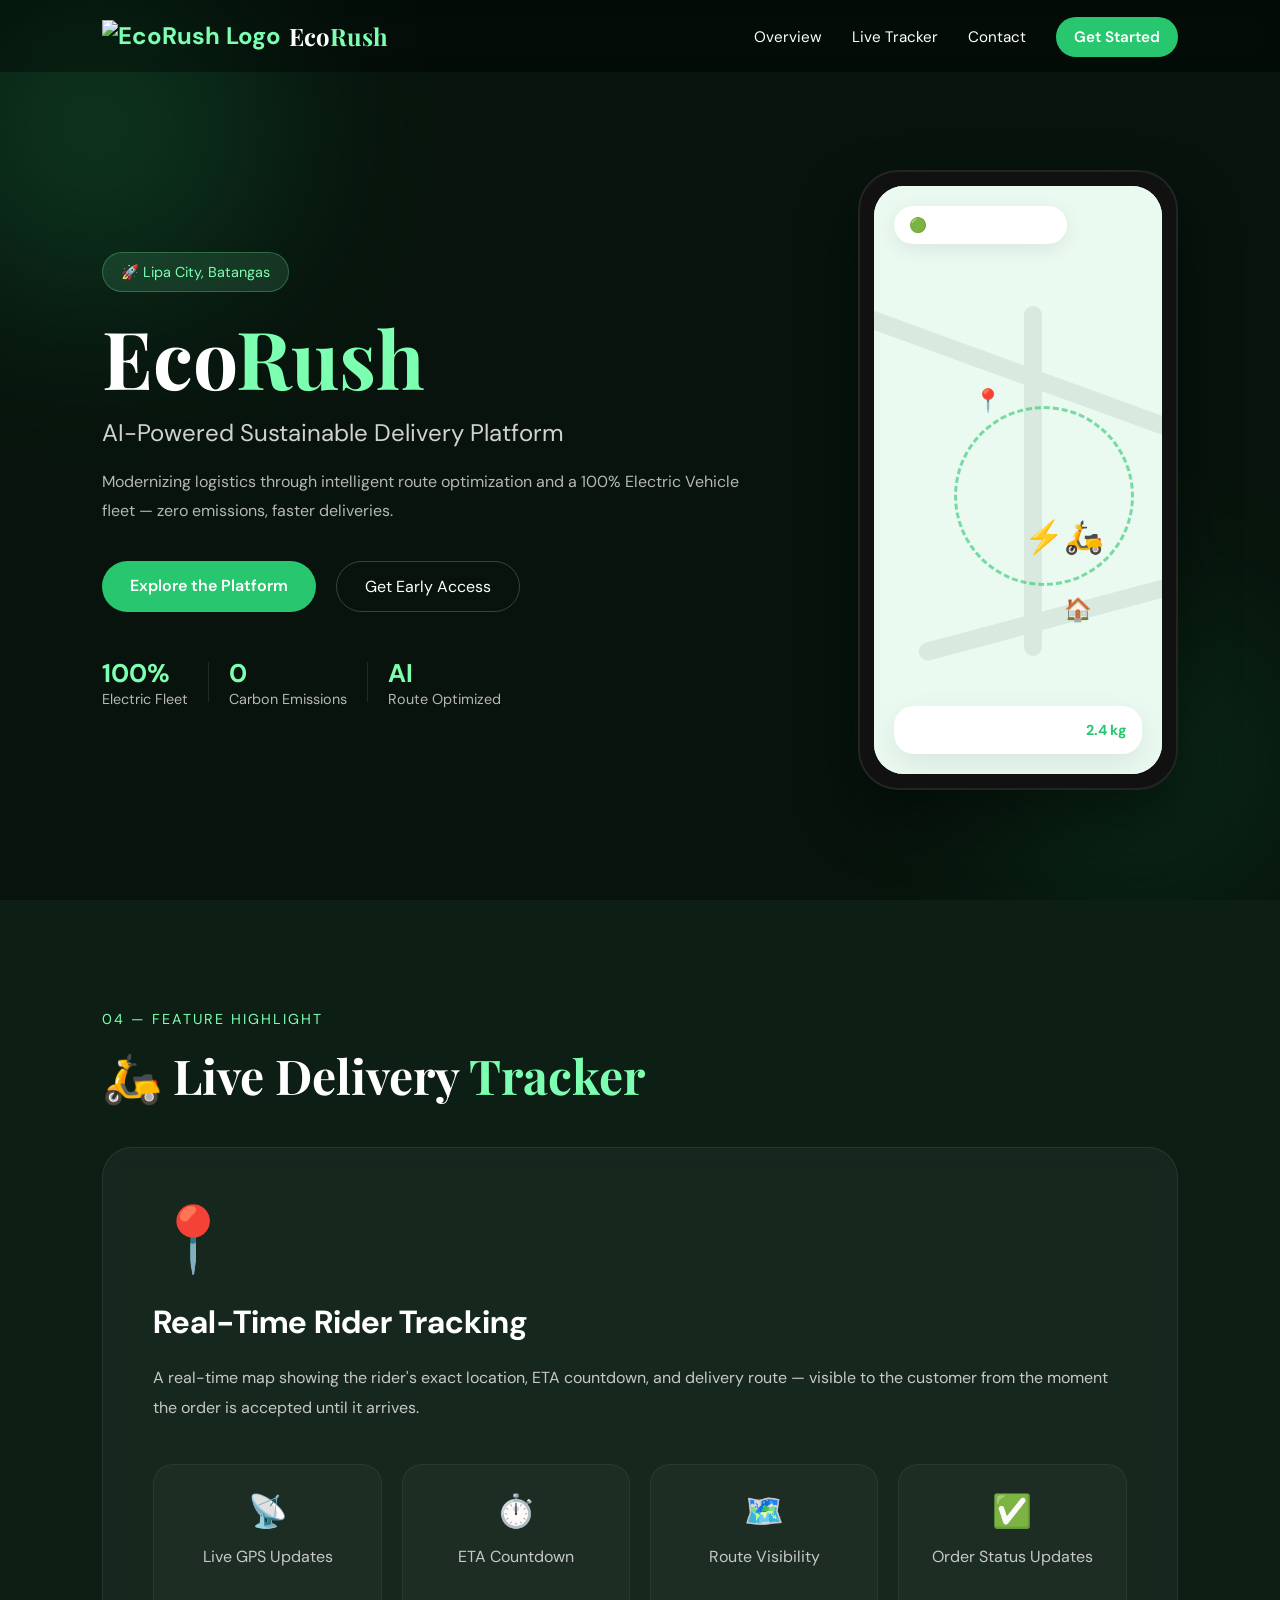
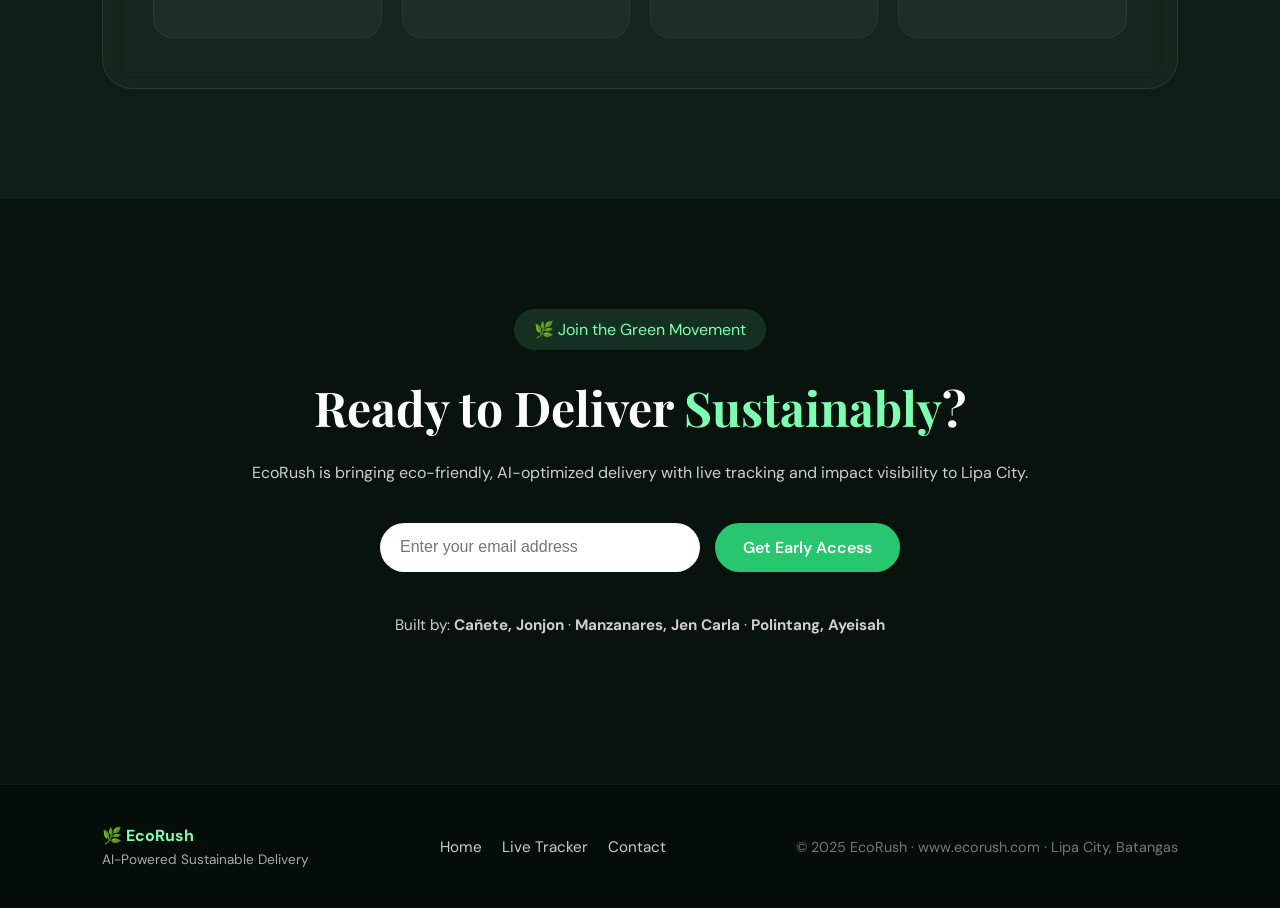
==== commit ce481138: "index.html" ====
--- a/index.html
+++ b/index.html
@@ -1,913 +1,851 @@
-<!DOCTYPE html>
-<html lang="en">
-<head>
-<meta charset="UTF-8" />
-<meta name="viewport" content="width=device-width, initial-scale=1.0"/>
-<title>EcoRush — Admin Dashboard</title>
-
-<!-- Chart.js -->
-<script src="https://cdn.jsdelivr.net/npm/chart.js@4.4.0/dist/chart.umd.min.js"></script>
-
-<!-- Fonts -->
-<link href="https://fonts.googleapis.com/css2?family=Inter:wght@300;400;500;600;700;800&display=swap" rel="stylesheet">
-
-<style>
-* {
-  margin: 0;
-  padding: 0;
-  box-sizing: border-box;
-  font-family: 'Inter', sans-serif;
-}
-
-body {
-  background: #f0f2f5;
-  overflow: hidden;
-}
-
-/* SIDEBAR */
-.sidebar {
-  position: fixed;
-  left: 0;
-  top: 0;
-  width: 280px;
-  height: 100vh;
-  background: linear-gradient(180deg, #4cbc77, #125a33);
-  color: rgb(16, 67, 7);
-  padding: 25px 20px;
-  display: flex;
-  flex-direction: column;
-  justify-content: space-between;
-  z-index: 100;
-  overflow-y: auto;
-}
-
-.logo {
-  display: flex;
-  align-items: center;
-  gap: 10px;
-  margin-bottom: 40px;
-}
-
-.logo h2 {
-  font-size: 28px;
-  font-weight: 800;
-}
-
-.logo p {
-  font-size: 11px;
-  color: #082b12;
-}
-
-.menu {
-  display: flex;
-  flex-direction: column;
-  gap: 8px;
-}
-
-.menu-item {
-  display: flex;
-  align-items: center;
-  gap: 15px;
-  padding: 12px 18px;
-  border-radius: 14px;
-  cursor: pointer;
-  transition: 0.3s;
-  color: #d7e6dc;
-}
-
-.menu-item:hover {
-  background: rgba(255, 255, 255, 0.08);
-}
-
-.menu-item.active {
-  background: linear-gradient(90deg, #1db954, #14853c);
-  color: white;
-}
-
-.bottom-card {
-  background: rgba(255, 255, 255, 0.05);
-  border-radius: 20px;
-  padding: 20px;
-  margin-top: 20px;
-}
-
-.bottom-card button {
-  margin-top: 15px;
-  width: 100%;
-  padding: 12px;
-  border: none;
-  border-radius: 12px;
-  background: #1db954;
-  color: white;
-  cursor: pointer;
-  font-weight: 600;
-  transition: 0.2s;
-}
-
-.bottom-card button:hover {
-  background: #15853a;
-}
-
-.logout-btn {
-  background: #c0392b !important;
-  margin-top: 10px !important;
-}
-.logout-btn:hover {
-  background: #a93226 !important;
-}
-
-/* MAIN */
-.main {
-  margin-left: 280px;
-  height: 100vh;
-  overflow-y: auto;
-  padding: 25px 30px;
-}
-
-.topbar {
-  display: flex;
-  justify-content: space-between;
-  align-items: center;
-  margin-bottom: 30px;
-}
-
-.topbar h1 {
-  font-size: 28px;
-  font-weight: 700;
-}
-
-.topbar p {
-  color: #666;
-  margin-top: 5px;
-}
-
-.admin-profile {
-  display: flex;
-  align-items: center;
-  gap: 15px;
-  background: white;
-  padding: 8px 20px;
-  border-radius: 50px;
-  box-shadow: 0 2px 8px rgba(0,0,0,0.05);
-}
-
-.admin-profile img {
-  width: 40px;
-  height: 40px;
-  border-radius: 50%;
-}
-
-/* STATS CARDS */
-.stats-grid {
-  display: grid;
-  grid-template-columns: repeat(4, 1fr);
-  gap: 20px;
-  margin-bottom: 25px;
-}
-
-.stat-card {
-  background: white;
-  border-radius: 20px;
-  padding: 20px;
-  box-shadow: 0 2px 10px rgba(0,0,0,0.05);
-  display: flex;
-  justify-content: space-between;
-  align-items: center;
-  transition: transform 0.2s;
-}
-.stat-card:hover {
-  transform: translateY(-3px);
-}
-
-.stat-info h3 {
-  font-size: 28px;
-  font-weight: 800;
-  color: #1a4a1e;
-}
-
-.stat-info p {
-  color: #888;
-  font-size: 14px;
-  margin-top: 5px;
-}
-
-.stat-icon {
-  width: 55px;
-  height: 55px;
-  border-radius: 18px;
-  background: #e7f7ea;
-  display: flex;
-  align-items: center;
-  justify-content: center;
-  font-size: 28px;
-}
-
-/* CHARTS */
-.charts-row {
-  display: grid;
-  grid-template-columns: 1fr 1fr;
-  gap: 20px;
-  margin-bottom: 25px;
-}
-
-.chart-card {
-  background: white;
-  border-radius: 20px;
-  padding: 20px;
-  box-shadow: 0 2px 10px rgba(0,0,0,0.05);
-}
-
-.chart-card h3 {
-  margin-bottom: 20px;
-  font-size: 18px;
-  color: #333;
-}
-
-.chart-container {
-  height: 280px;
-  position: relative;
-}
-
-/* TABLES */
-.transaction-table, .deliveries-table, .user-table {
-  width: 100%;
-  border-collapse: collapse;
-}
-
-.transaction-table th, .deliveries-table th, .user-table th {
-  text-align: left;
-  padding: 15px 12px;
-  background: #f8f9fa;
-  color: #555;
-  font-weight: 600;
-  font-size: 13px;
-  border-bottom: 2px solid #eee;
-}
-
-.transaction-table td, .deliveries-table td, .user-table td {
-  padding: 12px;
-  border-bottom: 1px solid #eee;
-  font-size: 14px;
-}
-
-.status-badge {
-  display: inline-block;
-  padding: 4px 12px;
-  border-radius: 20px;
-  font-size: 12px;
-  font-weight: 600;
-}
-
-.status-delivered { background: #d4edda; color: #155724; }
-.status-onway { background: #fff3cd; color: #856404; }
-.status-pending { background: #f8d7da; color: #721c24; }
-.status-paid { background: #d4edda; color: #155724; }
-.status-active { background: #d4edda; color: #155724; }
-.status-online { background: #d4edda; color: #155724; }
-.status-inactive { background: #f8d7da; color: #721c24; }
-.status-offline { background: #e2e3e5; color: #383d41; }
-.status-busy { background: #fff3cd; color: #856404; }
-.status-suspended { background: #f8d7da; color: #721c24; }
-.status-pending-status { background: #d1ecf1; color: #0c5460; }
-
-/* TABS */
-.tabs {
-  display: flex;
-  gap: 10px;
-  margin-bottom: 20px;
-  border-bottom: 1px solid #ddd;
-}
-
-.tab-btn {
-  padding: 12px 24px;
-  background: none;
-  border: none;
-  cursor: pointer;
-  font-weight: 600;
-  color: #666;
-  transition: 0.3s;
-}
-
-.tab-btn.active {
-  color: #1db954;
-  border-bottom: 3px solid #1db954;
-}
-
-.table-container {
-  background: white;
-  border-radius: 20px;
-  padding: 20px;
-  overflow-x: auto;
-}
-
-.section {
-  display: none;
-}
-
-.section.active {
-  display: block;
-}
-
-/* User Management */
-.user-panel {
-  background: white;
-  border-radius: 20px;
-  padding: 20px;
-}
-
-.filter-bar {
-  display: flex;
-  gap: 15px;
-  margin-bottom: 20px;
-  flex-wrap: wrap;
-}
-
-.filter-bar input, .filter-bar select {
-  padding: 10px 15px;
-  border: 1px solid #ddd;
-  border-radius: 10px;
-  font-size: 14px;
-}
-
-.filter-bar button {
-  padding: 10px 20px;
-  background: #1db954;
-  color: white;
-  border: none;
-  border-radius: 10px;
-  cursor: pointer;
-  font-weight: 600;
-}
-
-.user-stats {
-  display: flex;
-  gap: 15px;
-  margin-bottom: 20px;
-  flex-wrap: wrap;
-}
-
-.user-stat-badge {
-  background: #e7f7ea;
-  padding: 8px 16px;
-  border-radius: 20px;
-  font-size: 13px;
-  font-weight: 600;
-  color: #1a4a1e;
-}
-
-#userContent {
-  min-height: 400px;
-  margin-top: 20px;
-}
-
-/* Raw XML Viewer */
-.xml-viewer {
-  background: #1e1e1e;
-  color: #d4d4d4;
-  padding: 15px;
-  border-radius: 12px;
-  overflow-x: auto;
-  font-family: 'Courier New', monospace;
-  font-size: 12px;
-  margin-top: 20px;
-}
-
-.xml-viewer h4 {
-  color: #1db954;
-  margin-bottom: 10px;
-}
-
-/* ACTION BUTTONS */
-.action-bar {
-  display: flex;
-  gap: 10px;
-  margin-bottom: 15px;
-  justify-content: flex-end;
-  flex-wrap: wrap;
-}
-.action-btn {
-  padding: 8px 16px;
-  background: #4a5568;
-  color: white;
-  border: none;
-  border-radius: 8px;
-  cursor: pointer;
-  font-size: 13px;
-  font-weight: 500;
-}
-.action-btn:hover {
-  background: #2d3748;
-}
-.export-btn { background: #3182ce; }
-.export-btn:hover { background: #2c5282; }
-.import-btn { background: #38a169; }
-.import-btn:hover { background: #2f855a; }
-.print-btn { background: #718096; }
-.print-btn:hover { background: #4a5568; }
-
-@media (max-width: 1200px) {
-  .stats-grid { grid-template-columns: repeat(2,1fr); }
-  .charts-row { grid-template-columns: 1fr; }
-}
-@media (max-width: 900px) {
-  .sidebar { width: 80px; padding: 20px 10px; }
-  .logo h2, .logo p, .menu-item span, .bottom-card { display: none; }
-  .main { margin-left: 80px; }
-}
-
-/* Hidden Print Formatting styles */
-@media print {
-  body { background: white; overflow: auto; }
-  .sidebar { display: none !important; }
-  .main { margin-left: 0 !important; padding: 0 !important; }
-  .action-bar, .filter-bar, .tabs { display: none !important; }
-  .section { display: none !important; }
-  .section.active { display: block !important; }
-}
-</style>
-</head>
-<body>
-
-<div class="sidebar">
-  <div>
-    <div class="logo">
-      <div style="font-size: 36px;"> <img src="ecorush-logo.png" alt="EcoRush Logo" style="height: 45px; width: auto; object-fit: contain;"></div>
-      <div><h2>EcoRush</h2><p>Admin Panel</p></div>
-    </div>
-    <div class="menu">
-      <div class="menu-item active" data-section="overview">📊 <span>Overview</span></div>
-      <div class="menu-item" data-section="transactions">💳 <span>Transactions</span></div>
-      <div class="menu-item" data-section="users">👥 <span>User Management</span></div>
-      <div class="menu-item" data-section="deliveries">🚚 <span>Deliveries</span></div>
-      <div class="menu-item" data-section="reports">📈 <span>Reports</span></div>
-    </div>
-  </div>
-  <div class="bottom-card">
-    <button onclick="window.location.href='dashboard.html'">🔙 Back to Dashboard</button>
-    <button class="logout-btn" onclick="logout()">🚪 Logout</button>
-  </div>
-</div>
-
-<div class="main">
-  <div class="topbar">
-    <div><h1>Admin Dashboard</h1><p>Manage EcoRush platform operations</p></div>
-    <div class="admin-profile"><img src="https://i.pravatar.cc/100?img=1" alt=""><div><strong>Admin</strong><p style="margin:0;font-size:12px;">Super Administrator</p></div></div>
-  </div>
-
-  <!-- OVERVIEW SECTION -->
-  <div id="overview" class="section active">
-    <div class="stats-grid" id="statsGrid"></div>
-    <div class="charts-row">
-      <div class="chart-card"><h3>📈 Weekly Revenue</h3><div class="chart-container"><canvas id="revenueChart"></canvas></div></div>
-      <div class="chart-card"><h3>🌿 CO₂ Saved (Weekly)</h3><div class="chart-container"><canvas id="co2Chart"></canvas></div></div>
-    </div>
-    <div class="chart-card"><h3>🚚 Deliveries by Status</h3><div class="chart-container" style="height:250px;"><canvas id="statusChart"></canvas></div></div>
-  </div>
-
-  <!-- TRANSACTIONS SECTION -->
-  <div id="transactions" class="section">
-    <div class="table-container">
-      <div class="action-bar">
-        <button class="action-btn print-btn" onclick="printSection('transactions')">🖨️ Print</button>
-        <button class="action-btn export-btn" onclick="exportToCSV('transactions')">📥 Export CSV</button>
-        <button class="action-btn import-btn" onclick="importCSV('transactions')">📂 Import CSV</button>
-      </div>
-      <div class="tabs">
-        <button class="tab-btn active" onclick="switchTransactionTab('all')">All Transactions</button>
-        <button class="tab-btn" onclick="switchTransactionTab('orders')">Orders</button>
-        <button class="tab-btn" onclick="switchTransactionTab('payments')">Payments</button>
-      </div>
-      <div id="transactionTable"></div>
-    </div>
-  </div>
-
-  <!-- USER MANAGEMENT SECTION -->
-  <div id="users" class="section">
-    <div class="user-panel">
-      <div class="action-bar">
-        <button class="action-btn print-btn" onclick="printSection('users')">🖨️ Print</button>
-        <button class="action-btn export-btn" onclick="exportToCSV('users')">📥 Export CSV</button>
-        <button class="action-btn import-btn" onclick="alert('To add users, edit users.xml file directly')">📂 Import (Edit XML)</button>
-      </div>
-      <h3 style="margin-bottom:20px;">👥 User Management System</h3>
-      <div class="filter-bar">
-        <input type="text" id="searchUser" placeholder="🔍 Search by name or email..." onkeyup="filterUsers()">
-        <select id="roleFilter" onchange="filterUsers()">
-          <option value="all">All Roles</option>
-          <option value="customer">Customers</option>
-          <option value="rider">Riders</option>
-          <option value="business">Businesses</option>
-        </select>
-        <select id="statusFilter" onchange="filterUsers()">
-          <option value="all">All Status</option>
-          <option value="active">Active / Online</option>
-          <option value="inactive">Inactive / Offline</option>
-          <option value="suspended">Suspended</option>
-          <option value="pending">Pending</option>
-        </select>
-        <button onclick="refreshUserData()">🔄 Refresh</button>
-        <button onclick="toggleRawXML()">📄 Show/Hide Raw XML</button>
-      </div>
-      <div class="user-stats" id="userStats"></div>
-      <div id="userContent">
-        <div class="loading">📂 Loading users from users.xml...</div>
-      </div>
-      <div id="rawXMLViewer" class="xml-viewer" style="display:none;">
-        <h4>📄 Raw XML Data (from users.xml)</h4>
-        <pre id="rawXMLContent"></pre>
-      </div>
-    </div>
-  </div>
-
-  <!-- DELIVERIES SECTION -->
-  <div id="deliveries" class="section">
-    <div class="table-container">
-      <div class="action-bar">
-        <button class="action-btn print-btn" onclick="printSection('deliveries')">🖨️ Print</button>
-        <button class="action-btn export-btn" onclick="exportToCSV('deliveries')">📥 Export CSV</button>
-        <button class="action-btn import-btn" onclick="importCSV('deliveries')">📂 Import CSV</button>
-      </div>
-      <h3 style="margin-bottom:15px;">Active & Completed Deliveries</h3>
-      <div id="deliveriesTable"></div>
-    </div>
-  </div>
-
-  <!-- REPORTS SECTION -->
-  <div id="reports" class="section">
-    <div class="action-bar">
-      <button class="action-btn print-btn" onclick="printSection('reports')">🖨️ Print Report</button>
-      <button class="action-btn export-btn" onclick="exportToCSV('reports')">📥 Export CSV</button>
-    </div>
-    <div class="stats-grid" style="margin-bottom:20px;">
-      <div class="stat-card"><div class="stat-info"><h3 id="totalRevenue">₱0</h3><p>Total Revenue</p></div><div class="stat-icon">💰</div></div>
-      <div class="stat-card"><div class="stat-info"><h3 id="totalDeliveriesMonth">0</h3><p>Deliveries (This Month)</p></div><div class="stat-icon">📦</div></div>
-      <div class="stat-card"><div class="stat-info"><h3 id="avgRating">0.0</h3><p>Avg Rider Rating</p></div><div class="stat-icon">⭐</div></div>
-    </div>
-    <div class="chart-card"><h3>📊 Monthly Performance</h3><div class="chart-container" style="height:300px;"><canvas id="monthlyChart"></canvas></div></div>
-  </div>
-</div>
-
-<script>
-  // ========== SESSION CHECK ==========
-  if (!localStorage.getItem('ecorush_logged_in')) {
-    localStorage.setItem('ecorush_logged_in', 'true'); // Auto-login fallback for testing
-  }
-
-  // ========== GLOBAL VARIABLES ==========
-  let usersData = []; 
-  let filteredUsers = [];
-  let xmlLoaded = false;
-  let currentTxTab = 'all';
-
-  // ========== MOCK DATA ==========
-  let transactions = [
-    { id: "TRX-001", type: "order", customer: "Jonjon Cañete", amount: 245, status: "delivered", date: "2025-05-20", payment: "GCash" },
-    { id: "TRX-002", type: "order", customer: "Jen Carla M.", amount: 189, status: "delivered", date: "2025-05-19", payment: "Maya" },
-    { id: "TRX-003", type: "order", customer: "Ayeisah P.", amount: 320, status: "onway", date: "2025-05-18", payment: "GCash" },
-    { id: "TRX-004", type: "payment", customer: "GreenMart Lipa", amount: 1500, status: "paid", date: "2025-05-17", payment: "Bank Transfer" },
-    { id: "TRX-005", type: "order", customer: "Maria Santos", amount: 98, status: "pending", date: "2025-05-16", payment: "Cash" },
-    { id: "TRX-006", type: "order", customer: "Café Malagundi", amount: 450, status: "delivered", date: "2025-05-15", payment: "GCash" },
-    { id: "TRX-007", type: "payment", customer: "Jonjon Cañete", amount: 245, status: "paid", date: "2025-05-14", payment: "GCash" },
-    { id: "TRX-008", type: "order", customer: "Denzel Washington", amount: 520, status: "delivered", date: "2025-05-13", payment: "Credit Card" },
-    { id: "TRX-009", type: "order", customer: "Sarah Geronimo", amount: 175, status: "onway", date: "2025-05-12", payment: "GCash" },
-    { id: "TRX-010", type: "payment", customer: "Café Malagundi", amount: 450, status: "paid", date: "2025-05-11", payment: "Maya" },
-  ];
-
-  let deliveries = [
-    { id: "DEL-001", orderId: "ORD-123", rider: "Juan Dela Cruz", customer: "Jonjon Cañete", status: "delivered", distance: 3.2, co2: 0.8, time: "8 min", date: "2025-05-20" },
-    { id: "DEL-002", orderId: "ORD-124", rider: "Maria R.", customer: "Jen Carla M.", status: "onway", distance: 2.5, co2: 0.6, time: "5 min", date: "2025-05-19" },
-    { id: "DEL-003", orderId: "ORD-125", rider: "Juan Dela Cruz", customer: "Ayeisah P.", status: "pending", distance: 4.1, co2: 1.0, time: "12 min", date: "2025-05-18" },
-    { id: "DEL-004", orderId: "ORD-126", rider: "Maria R.", customer: "GreenMart Lipa", status: "delivered", distance: 5.0, co2: 1.2, time: "15 min", date: "2025-05-17" },
-    { id: "DEL-005", orderId: "ORD-127", rider: "Juan Dela Cruz", customer: "Café Malagundi", status: "delivered", distance: 2.8, co2: 0.7, time: "7 min", date: "2025-05-16" },
-  ];
-
-  // ========== LOAD USERS FROM XML FILE ==========
-  async function loadUsersFromXML() {
-    try {
-      const response = await fetch('users.xml');
-      if (!response.ok) throw new Error(`HTTP error! status: ${response.status}`);
-      
-      const xmlText = await response.text();
-      const parser = new DOMParser();
-      const xmlDoc = parser.parseFromString(xmlText, 'text/xml');
-      
-      if (xmlDoc.querySelector('parsererror')) throw new Error('XML file structure is corrupted.');
-      
-      const userNodes = xmlDoc.querySelectorAll('user');
-      usersData = [];
-      
-      userNodes.forEach(user => {
-        const id = user.getAttribute('id') || '';
-        const name = user.querySelector('name')?.textContent || '';
-        const email = user.querySelector('email')?.textContent || '';
-        const role = user.querySelector('role')?.textContent || '';
-        const status = user.querySelector('status')?.textContent || '';
-        const deliveriesCount = user.querySelector('deliveries')?.textContent || '0';
-        const co2Saved = user.querySelector('co2Saved')?.textContent || null;
-        const rating = user.querySelector('rating')?.textContent || null;
-        const phone = user.querySelector('phone')?.textContent || '';
-        const address = user.querySelector('address')?.textContent || null;
-        const vehicle = user.querySelector('vehicle')?.textContent || null;
-        const joined = user.querySelector('joined')?.textContent || '';
-        
-        let metric = co2Saved ? `${co2Saved} kg` : (rating ? `${rating} ★` : '—');
-        let locationOrVehicle = address || vehicle || '—';
-        
-        usersData.push({
-          id, name, email, role, status, deliveries: deliveriesCount,
-          co2Saved: metric, co2SavedRaw: co2Saved, ratingRaw: rating,
-          phone, address: address || '—', vehicle: vehicle || '—',
-          locationOrVehicle, joined
-        });
-      });
-      
-      xmlLoaded = true;
-      filteredUsers = [...usersData];
-      renderUsers();
-      showRawXML();
-    } catch (error) {
-      console.warn('Fallback: generating temporary data since users.xml is not on a local server environment.');
-      loadMockXMLFallback();
-    }
-  }
-
-  function loadMockXMLFallback() {
-    usersData = [
-      { id: "USR-01", name: "Jonjon Cañete", email: "jonjon@ecorush.ph", role: "customer", status: "active", deliveries: "14", co2Saved: "11.2 kg", co2SavedRaw: "11.2", phone: "09123456789", locationOrVehicle: "Lipa City", joined: "2025-01-10" },
-      { id: "USR-02", name: "Juan Dela Cruz", email: "juan@ecorush.ph", role: "rider", status: "online", deliveries: "45", ratingRaw: "4.9", phone: "09177654321", locationOrVehicle: "Yamaha NMAX", joined: "2025-02-15" },
-      { id: "USR-03", name: "GreenMart Lipa", email: "info@greenmart.ph", role: "business", status: "active", deliveries: "120", co2Saved: "96.0 kg", co2SavedRaw: "96.0", phone: "09228884422", locationOrVehicle: "Marawoy, Lipa", joined: "2025-03-01" }
-    ];
-    xmlLoaded = true;
-    filteredUsers = [...usersData];
-    renderUsers();
-    showRawXML();
-  }
-
-  // ========== RENDER USERS TABLE ==========
-  function renderUsers() {
-    if (!xmlLoaded) return;
-    
-    if (filteredUsers.length === 0) {
-      document.getElementById('userContent').innerHTML = '<div class="loading">🔍 No users match your filters.</div>';
-    } else {
-      let html = `<table class="user-table"><thead><tr>
-        <th>ID</th><th>Name</th><th>Email</th><th>Role</th><th>Status</th><th>Deliveries</th><th>CO₂ / Rating</th><th>Phone</th><th>Location/Vehicle</th>
-      </tr></thead><tbody>`;
-      
-      filteredUsers.forEach(u => {
-        let roleClass = `role-${u.role}`;
-        let roleIcon = u.role === 'customer' ? '🛍️' : (u.role === 'rider' ? '🛵' : '🏪');
-        let statusClass = `status-${u.status}`;
-        
-        html += `<tr>
-          <td>${u.id}</td>
-          <td><strong>${escapeHtml(u.name)}</strong></td>
-          <td style="color:#666;">${escapeHtml(u.email)}</td>
-          <td><span class="role-badge ${roleClass}">${roleIcon} ${u.role}</span></td>
-          <td><span class="status-badge ${statusClass}">${u.status}</span></td>
-          <td style="text-align:center;">${u.deliveries}</td>
-          <td>${u.co2Saved}</td>
-          <td>${u.phone}</td>
-          <td style="font-size:12px;">${escapeHtml(u.locationOrVehicle)}</td>
-        </tr>`;
-      });
-      html += `</tbody></table>`;
-      document.getElementById('userContent').innerHTML = html;
-    }
-    
-    document.getElementById('userStats').innerHTML = `
-      <div class="user-stat-badge">👥 Total: ${usersData.length}</div>
-      <div class="user-stat-badge">🛍️ Customers: ${usersData.filter(u => u.role === 'customer').length}</div>
-      <div class="user-stat-badge">🛵 Riders: ${usersData.filter(u => u.role === 'rider').length}</div>
-      <div class="user-stat-badge">🏪 Businesses: ${usersData.filter(u => u.role === 'business').length}</div>
-      <div class="user-stat-badge">🟢 Active: ${usersData.filter(u => u.status === 'active' || u.status === 'online').length}</div>
-    `;
-  }
-  
-  function escapeHtml(str) {
-    if (!str) return '';
-    return str.replace(/[&<>]/g, m => ({ '&': '&amp;', '<': '&lt;', '>': '&gt;' }[m]));
-  }
-  
-  function showRawXML() {
-    let xmlString = '<?xml version="1.0" encoding="UTF-8"?>\n<users>\n';
-    usersData.forEach(u => {
-      xmlString += `  <user id="${u.id}">\n    <name>${escapeHtml(u.name)}</name>\n    <email>${escapeHtml(u.email)}</email>\n    <role>${u.role}</role>\n    <status>${u.status}</status>\n    <deliveries>${u.deliveries}</deliveries>\n`;
-      if (u.co2SavedRaw) xmlString += `    <co2Saved>${u.co2SavedRaw}</co2Saved>\n`;
-      if (u.ratingRaw) xmlString += `    <rating>${u.ratingRaw}</rating>\n`;
-      xmlString += `    <phone>${escapeHtml(u.phone)}</phone>\n  </user>\n`;
-    });
-    xmlString += '</users>';
-    document.getElementById('rawXMLContent').textContent = xmlString;
-  }
-  
-  function toggleRawXML() {
-    const viewer = document.getElementById('rawXMLViewer');
-    viewer.style.display = viewer.style.display === 'none' ? 'block' : 'none';
-  }
-
-  function filterUsers() {
-    if (!xmlLoaded) return;
-    const searchTerm = document.getElementById('searchUser').value.toLowerCase();
-    const roleFilter = document.getElementById('roleFilter').value;
-    const statusFilter = document.getElementById('statusFilter').value;
-    
-    filteredUsers = usersData.filter(u => {
-      let match = true;
-      if (searchTerm && !u.name.toLowerCase().includes(searchTerm) && !u.email.toLowerCase().includes(searchTerm)) match = false;
-      if (roleFilter !== 'all' && u.role !== roleFilter) match = false;
-      if (statusFilter !== 'all') {
-        if (statusFilter === 'active' && !(u.status === 'active' || u.status === 'online')) match = false;
-        else if (statusFilter === 'inactive' && !(u.status === 'inactive' || u.status === 'offline')) match = false;
-        else if (statusFilter !== 'active' && statusFilter !== 'inactive' && u.status !== statusFilter) match = false;
-      }
-      return match;
-    });
-    renderUsers();
-  }
-
-  function refreshUserData() {
-    document.getElementById('searchUser').value = '';
-    document.getElementById('roleFilter').value = 'all';
-    document.getElementById('statusFilter').value = 'all';
-    filteredUsers = [...usersData];
-    renderUsers();
-  }
-
-  // ========== CHARTS INITIALIZATION ==========
-  let revenueChart, co2Chart, statusChart, monthlyChart;
-
-  function initCharts() {
-    const ctx1 = document.getElementById('revenueChart').getContext('2d');
-    revenueChart = new Chart(ctx1, {
-      type: 'line',
-      data: { labels: ['Mon', 'Tue', 'Wed', 'Thu', 'Fri', 'Sat', 'Sun'], datasets: [{ label: 'Revenue (₱)', data: [1250, 1890, 2100, 2450, 3100, 4200, 3800], borderColor: '#1db954', backgroundColor: 'rgba(29,185,84,0.1)', fill: true, tension: 0.4 }] },
-      options: { responsive: true, maintainAspectRatio: false }
-    });
-
-    const ctx2 = document.getElementById('co2Chart').getContext('2d');
-    co2Chart = new Chart(ctx2, {
-      type: 'bar',
-      data: { labels: ['Mon', 'Tue', 'Wed', 'Thu', 'Fri', 'Sat', 'Sun'], datasets: [{ label: 'CO₂ Saved (kg)', data: [12.5, 18.3, 22.1, 25.4, 30.2, 35.8, 28.6], backgroundColor: '#4caf50', borderRadius: 8 }] },
-      options: { responsive: true, maintainAspectRatio: false }
-    });
-
-    const ctx3 = document.getElementById('statusChart').getContext('2d');
-    statusChart = new Chart(ctx3, {
-      type: 'doughnut',
-      data: { labels: ['Delivered', 'On The Way', 'Pending'], datasets: [{ data: [65, 25, 10], backgroundColor: ['#2d7a35', '#f39c12', '#e74c3c'] }] },
-      options: { responsive: true, maintainAspectRatio: false }
-    });
-
-    const ctx4 = document.getElementById('monthlyChart').getContext('2d');
-    monthlyChart = new Chart(ctx4, {
-      type: 'bar',
-      data: { labels: ['Jan', 'Feb', 'Mar', 'Apr', 'May', 'Jun'], datasets: [{ label: 'Deliveries', data: [120, 145, 178, 210, 245, 280], backgroundColor: '#1db954' }, { label: 'Revenue (₱k)', data: [25, 32, 41, 52, 68, 75], backgroundColor: '#f39c12' }] },
-      options: { responsive: true, maintainAspectRatio: false }
-    });
-  }
-
-  // ========== RENDER DATA METHODS ==========
-  function updateStats() {
-    const totalRevenue = transactions.filter(t => t.status === 'paid' || t.status === 'delivered').reduce((sum, t) => sum + t.amount, 0);
-    const totalOrders = transactions.filter(t => t.type === 'order').length;
-    const completedOrders = transactions.filter(t => t.type === 'order' && t.status === 'delivered').length;
-    const totalCO2 = deliveries.reduce((sum, d) => sum + d.co2, 0);
-
-    document.getElementById('statsGrid').innerHTML = `
-      <div class="stat-card"><div class="stat-info"><h3>₱${totalRevenue.toLocaleString()}</h3><p>Total Revenue</p></div><div class="stat-icon">💰</div></div>
-      <div class="stat-card"><div class="stat-info"><h3>${totalOrders}</h3><p>Total Orders</p></div><div class="stat-icon">📦</div></div>
-      <div class="stat-card"><div class="stat-info"><h3>${totalCO2.toFixed(1)} kg</h3><p>CO₂ Saved</p></div><div class="stat-icon">🌿</div></div>
-      <div class="stat-card"><div class="stat-info"><h3>${completedOrders}</h3><p>Completed</p></div><div class="stat-icon">✅</div></div>
-    `;
-    document.getElementById('totalRevenue').innerHTML = `₱${totalRevenue.toLocaleString()}`;
-    document.getElementById('totalDeliveriesMonth').innerHTML = deliveries.filter(d => d.status === 'delivered').length;
-    document.getElementById('avgRating').innerHTML = '4.8';
-  }
-
-  function renderTransactions(filter = 'all') {
-    currentTxTab = filter;
-    let filtered = transactions;
-    if (filter === 'orders') filtered = transactions.filter(t => t.type === 'order');
-    if (filter === 'payments') filtered = transactions.filter(t => t.type === 'payment');
-    
-    let html = `<table class="transaction-table"><thead><tr><th>ID</th><th>Customer</th><th>Amount</th><th>Status</th><th>Date</th><th>Payment</th></tr></thead><tbody>`;
-    filtered.forEach(t => {
-      let statusClass = t.status === 'delivered' || t.status === 'paid' ? 'status-delivered' : (t.status === 'onway' ? 'status-onway' : 'status-pending');
-      html += `<tr><td>${t.id}</td><td>${t.customer}</td><td><strong>₱${t.amount}</strong></td><td><span class="status-badge ${statusClass}">${t.status}</span></td><td>${t.date}</td><td>${t.payment}</td></tr>`;
-    });
-    html += `</tbody></table><p style="margin-top:15px;color:#666;">📊 Total: ${filtered.length} transactions</p>`;
-    document.getElementById('transactionTable').innerHTML = html;
-  }
-
-  function renderDeliveries() {
-    let html = `<table class="deliveries-table"><thead><tr><th>ID</th><th>Order ID</th><th>Rider</th><th>Customer</th><th>Status</th><th>Distance</th><th>CO₂ Saved</th><th>ETA</th></tr></thead><tbody>`;
-    deliveries.forEach(d => {
-      let statusClass = d.status === 'delivered' ? 'status-delivered' : (d.status === 'onway' ? 'status-onway' : 'status-pending');
-      html += `<tr><td>${d.id}</td><td>${d.orderId}</td><td>${d.rider}</td><td>${d.customer}</td><td><span class="status-badge ${statusClass}">${d.status}</span></td><td>${d.distance} km</td><td>${d.co2} kg</td><td>${d.time}</td></tr>`;
-    });
-    html += `</tbody></table><p style="margin-top:15px;color:#666;">🚚 Total deliveries: ${deliveries.length}</p>`;
-    document.getElementById('deliveriesTable').innerHTML = html;
-  }
-
-  // ========== ACTIONS: CSV EXPORT, CSV IMPORT, & PRINTING ==========
-  function exportToCSV(sectionId) {
-    let csvContent = "data:text/csv;charset=utf-8,";
-    let rows = [];
-
-    if (sectionId === 'transactions') {
-      rows.push(["Transaction ID", "Customer/Business", "Amount", "Status", "Date", "Payment Type"]);
-      let source = currentTxTab === 'all' ? transactions : transactions.filter(t => t.type === currentTxTab.slice(0,-1));
-      source.forEach(t => rows.push([t.id, t.customer, t.amount, t.status, t.date, t.payment]));
-    } else if (sectionId === 'users') {
-      rows.push(["User ID", "Full Name", "Email Address", "System Role", "Status", "Deliveries", "Phone"]);
-      filteredUsers.forEach(u => rows.push([u.id, u.name, u.email, u.role, u.status, u.deliveries, u.phone]));
-    } else if (sectionId === 'deliveries') {
-      rows.push(["Delivery ID", "Linked Order ID", "Rider", "Customer", "Status", "Distance (km)", "CO2 Saved (kg)"]);
-      deliveries.forEach(d => rows.push([d.id, d.orderId, d.rider, d.customer, d.status, d.distance, d.co2]));
-    } else {
-      rows.push(["Metric", "Value"]);
-      rows.push(["Total Revenue Check", transactions.filter(t=>t.status==='paid'||t.status==='delivered').reduce((s,t)=>s+t.amount,0)]);
-      rows.push(["Deliveries Count", deliveries.length]);
-    }
-
-    rows.forEach(rowArray => {
-      let row = rowArray.map(val => `"${String(val).replace(/"/g, '""')}"`).join(",");
-      csvContent += row + "\r\n";
-    });
-
-    const encodedUri = encodeURI(csvContent);
-    const link = document.createElement("a");
-    link.setAttribute("href", encodedUri);
-    link.setAttribute("download", `EcoRush_${sectionId}_Report.csv`);
-    document.body.appendChild(link);
-    link.click();
-    document.body.removeChild(link);
-  }
-
-  function importCSV(sectionId) {
-    const input = document.createElement('input');
-    input.type = 'file';
-    input.accept = '.csv';
-    input.onchange = e => {
-      const file = e.target.files[0];
-      const reader = new FileReader();
-      reader.onload = event => {
-        alert(`Successfully parsed "${file.name}" into memory! (Simulated import for ${sectionId} entry logs)`);
-        console.log(event.target.result);
-      };
-      reader.readAsText(file);
-    };
-    input.click();
-  }
-
-  function printSection(sectionId) {
-    window.print();
-  }
-
-  // ========== UI NAVIGATION CONTROL ==========
-  function showSection(sectionId) {
-    document.querySelectorAll('.section').forEach(s => s.classList.remove('active'));
-    document.getElementById(sectionId).classList.add('active');
-    
-    document.querySelectorAll('.menu-item').forEach(item => {
-      item.classList.remove('active');
-      if (item.getAttribute('data-section') === sectionId) item.classList.add('active');
-    });
-    
-    if (sectionId === 'users' && !xmlLoaded) loadUsersFromXML();
-    if (sectionId === 'transactions') renderTransactions('all');
-    if (sectionId === 'deliveries') renderDeliveries();
-  }
-  
-  document.querySelectorAll('.menu-item').forEach(item => {
-    item.addEventListener('click', function() {
-      const sectionId = this.getAttribute('data-section');
-      if (sectionId) showSection(sectionId);
-    });
-  });
-
-  function switchTransactionTab(tab) {
-    document.querySelectorAll('#transactions .tab-btn').forEach(btn => btn.classList.remove('active'));
-    event.target.classList.add('active');
-    renderTransactions(tab);
-  }
-
-  function logout() {
-    if (confirm('Are you sure you want to logout?')) {
-      localStorage.removeItem('ecorush_logged_in');
-      alert('Logged out successfully.');
-    }
-  }
-
-  // ========== WINDOW SYSTEM INITIALIZATION ==========
-  window.onload = () => {
-    initCharts();
-    updateStats();
-    renderTransactions('all');
-    renderDeliveries();
-    loadUsersFromXML();
-  };
-</script>
-</body>
-</html>
+<!DOCTYPE html>
+<html lang="en">
+<head>
+  <meta charset="UTF-8" />
+  <meta name="viewport" content="width=device-width, initial-scale=1.0"/>
+  <title>EcoRush — AI-Powered Sustainable Delivery</title>
+
+  <link href="https://fonts.googleapis.com/css2?family=Playfair+Display:wght@700;900&family=DM+Sans:wght@300;400;500;600&display=swap" rel="stylesheet"/>
+
+  <style>
+    *{
+      margin:0;
+      padding:0;
+      box-sizing:border-box;
+      scroll-behavior:smooth;
+    }
+
+    body{
+      font-family:'DM Sans',sans-serif;
+      background:#07130c;
+      color:white;
+      overflow-x:hidden;
+    }
+
+    a{
+      text-decoration:none;
+      color:inherit;
+    }
+
+    /* NAV */
+
+    .nav{
+      position:fixed;
+      top:0;
+      left:0;
+      width:100%;
+      padding:20px 8%;
+      display:flex;
+      justify-content:space-between;
+      align-items:center;
+      background:rgba(0,0,0,0.35);
+      backdrop-filter:blur(10px);
+      z-index:1000;
+    }
+
+    .nav-brand{
+      font-size:1.5rem;
+      font-weight:700;
+      color:#7dffb1;
+      display:flex;
+      align-items:center;
+      gap:8px;
+    }
+
+    .nav-links{
+      display:flex;
+      gap:30px;
+      list-style:none;
+      align-items:center;
+    }
+
+    .nav-links a{
+      color:white;
+      transition:0.3s;
+      font-size:0.95rem;
+    }
+
+    .nav-links a:hover{
+      color:#7dffb1;
+    }
+
+    .nav-cta{
+      padding:10px 18px;
+      background:#28c76f;
+      border-radius:999px;
+      font-weight:600;
+    }
+
+    .hamburger{
+      display:none;
+      background:none;
+      border:none;
+      color:white;
+      font-size:1.8rem;
+      cursor:pointer;
+    }
+
+    /* HERO */
+
+    .hero{
+      min-height:100vh;
+      display:flex;
+      align-items:center;
+      justify-content:space-between;
+      padding:140px 8% 80px;
+      position:relative;
+      overflow:hidden;
+      gap:60px;
+    }
+
+    .hero-content{
+      max-width:650px;
+      z-index:2;
+    }
+
+    .hero-badge{
+      display:inline-block;
+      padding:10px 18px;
+      background:rgba(125,255,177,0.12);
+      border:1px solid rgba(125,255,177,0.25);
+      border-radius:999px;
+      color:#7dffb1;
+      margin-bottom:25px;
+      font-size:0.9rem;
+    }
+
+    .hero-title{
+      font-family:'Playfair Display',serif;
+      font-size:5rem;
+      line-height:1;
+      margin-bottom:20px;
+    }
+
+    .title-line{
+      color:white;
+    }
+
+    .title-accent{
+      color:#7dffb1;
+    }
+
+    .hero-sub{
+      font-size:1.5rem;
+      color:#d2d2d2;
+      margin-bottom:20px;
+    }
+
+    .hero-desc{
+      color:#b7b7b7;
+      line-height:1.8;
+      margin-bottom:35px;
+      font-size:1rem;
+    }
+
+    .hero-btns{
+      display:flex;
+      gap:20px;
+      margin-bottom:45px;
+      flex-wrap:wrap;
+    }
+
+    .btn-primary{
+      padding:14px 28px;
+      background:#28c76f;
+      border-radius:999px;
+      color:white;
+      font-weight:600;
+      transition:0.3s;
+    }
+
+    .btn-primary:hover{
+      transform:translateY(-3px);
+    }
+
+    .btn-ghost{
+      padding:14px 28px;
+      border:1px solid rgba(255,255,255,0.2);
+      border-radius:999px;
+      color:white;
+    }
+
+    .hero-stats{
+      display:flex;
+      gap:20px;
+      align-items:center;
+      flex-wrap:wrap;
+    }
+
+    .stat{
+      display:flex;
+      flex-direction:column;
+    }
+
+    .stat-num{
+      font-size:1.6rem;
+      color:#7dffb1;
+      font-weight:700;
+    }
+
+    .stat-label{
+      color:#b7b7b7;
+      font-size:0.9rem;
+    }
+
+    .stat-div{
+      width:1px;
+      height:40px;
+      background:rgba(255,255,255,0.1);
+    }
+
+    /* HERO VISUAL */
+
+    .hero-visual{
+      position:relative;
+      z-index:2;
+    }
+
+    .phone-mockup{
+      width:320px;
+      height:620px;
+      border-radius:40px;
+      padding:14px;
+      background:#111;
+      border:2px solid rgba(255,255,255,0.08);
+      box-shadow:0 30px 60px rgba(0,0,0,0.4);
+    }
+
+    .phone-screen{
+      width:100%;
+      height:100%;
+      border-radius:30px;
+      overflow:hidden;
+      background:#f4fff7;
+      position:relative;
+    }
+
+    .map-ui{
+      width:100%;
+      height:100%;
+      position:relative;
+      background:#eafaf0;
+    }
+
+    .map-header{
+      position:absolute;
+      top:20px;
+      left:20px;
+      background:white;
+      padding:10px 15px;
+      border-radius:999px;
+      font-size:0.9rem;
+      box-shadow:0 5px 20px rgba(0,0,0,0.08);
+    }
+
+    .green{
+      color:#28c76f;
+    }
+
+    .map-road{
+      position:absolute;
+      background:#d8eadf;
+      border-radius:999px;
+    }
+
+    .road1{
+      width:400px;
+      height:18px;
+      top:180px;
+      left:-50px;
+      transform:rotate(20deg);
+    }
+
+    .road2{
+      width:18px;
+      height:350px;
+      top:120px;
+      left:150px;
+    }
+
+    .road3{
+      width:300px;
+      height:18px;
+      top:420px;
+      left:40px;
+      transform:rotate(-15deg);
+    }
+
+    .map-pin{
+      position:absolute;
+      font-size:1.4rem;
+    }
+
+    .pin1{
+      top:200px;
+      left:100px;
+    }
+
+    .pin2{
+      bottom:150px;
+      right:70px;
+    }
+
+    .ev-rider{
+      position:absolute;
+      top:330px;
+      left:150px;
+      font-size:2rem;
+      animation:ride 3s infinite ease-in-out;
+    }
+
+    @keyframes ride{
+      0%{transform:translateX(0);}
+      50%{transform:translateX(35px);}
+      100%{transform:translateX(0);}
+    }
+
+    .map-route{
+      position:absolute;
+      width:180px;
+      height:180px;
+      border:3px dashed #28c76f;
+      border-radius:50%;
+      top:220px;
+      left:80px;
+      opacity:0.6;
+    }
+
+    .screen-stat{
+      position:absolute;
+      bottom:20px;
+      left:20px;
+      right:20px;
+      background:white;
+      padding:15px;
+      border-radius:20px;
+      display:flex;
+      justify-content:space-between;
+      font-size:0.9rem;
+      box-shadow:0 10px 30px rgba(0,0,0,0.08);
+    }
+
+    .green-text{
+      color:#28c76f;
+    }
+
+    /* ORBS */
+
+    .hero-bg-orb{
+      position:absolute;
+      border-radius:50%;
+      filter:blur(100px);
+      opacity:0.2;
+      z-index:1;
+    }
+
+    .orb1{
+      width:350px;
+      height:350px;
+      background:#28c76f;
+      top:-50px;
+      left:-80px;
+    }
+
+    .orb2{
+      width:280px;
+      height:280px;
+      background:#1f9d55;
+      bottom:0;
+      right:0;
+    }
+
+    /* SECTION */
+
+    .section{
+      padding:110px 8%;
+    }
+
+    .section-tinted{
+      background:#0d1f15;
+    }
+
+    .section-label{
+      color:#7dffb1;
+      font-size:0.9rem;
+      margin-bottom:15px;
+      letter-spacing:2px;
+      text-transform:uppercase;
+    }
+
+    .section-title{
+      font-size:3rem;
+      margin-bottom:25px;
+      font-family:'Playfair Display',serif;
+    }
+
+    .accent{
+      color:#7dffb1;
+    }
+
+    /* TRACKER */
+
+    .tracker-feature{
+      margin-top:40px;
+    }
+
+    .tracker-card{
+      background:rgba(255,255,255,0.04);
+      border:1px solid rgba(255,255,255,0.08);
+      border-radius:30px;
+      padding:50px;
+      backdrop-filter:blur(10px);
+    }
+
+    .tracker-icon{
+      font-size:4rem;
+      margin-bottom:20px;
+    }
+
+    .tracker-card h3{
+      font-size:2rem;
+      margin-bottom:20px;
+    }
+
+    .tracker-card p{
+      color:#c8c8c8;
+      line-height:1.9;
+      margin-bottom:40px;
+    }
+
+    .tracker-highlights{
+      display:grid;
+      grid-template-columns:repeat(auto-fit,minmax(180px,1fr));
+      gap:20px;
+    }
+
+    .highlight-box{
+      background:rgba(255,255,255,0.03);
+      padding:25px;
+      border-radius:20px;
+      text-align:center;
+      border:1px solid rgba(255,255,255,0.05);
+      transition:0.3s;
+    }
+
+    .highlight-box:hover{
+      transform:translateY(-5px);
+      border-color:#28c76f;
+    }
+
+    .highlight-box span{
+      font-size:2rem;
+      display:block;
+      margin-bottom:10px;
+    }
+
+    /* CTA */
+
+    .cta-section{
+      text-align:center;
+      background:#07130c;
+    }
+
+    .cta-inner{
+      max-width:800px;
+      margin:auto;
+    }
+
+    .cta-badge{
+      display:inline-block;
+      padding:10px 20px;
+      border-radius:999px;
+      background:rgba(125,255,177,0.12);
+      color:#7dffb1;
+      margin-bottom:25px;
+    }
+
+    .cta-title{
+      font-size:3rem;
+      margin-bottom:20px;
+      font-family:'Playfair Display',serif;
+    }
+
+    .cta-inner p{
+      color:#cfcfcf;
+      line-height:1.8;
+      margin-bottom:35px;
+    }
+
+    .cta-form{
+      display:flex;
+      gap:15px;
+      justify-content:center;
+      flex-wrap:wrap;
+      margin-bottom:40px;
+    }
+
+    .cta-input{
+      padding:15px 20px;
+      border:none;
+      border-radius:999px;
+      width:320px;
+      outline:none;
+      font-size:1rem;
+    }
+
+    .team-credit{
+      color:#9c9c9c;
+      font-size:0.95rem;
+    }
+
+    /* FOOTER */
+
+    .footer{
+      padding:40px 8%;
+      border-top:1px solid rgba(255,255,255,0.06);
+      background:#050d08;
+    }
+
+    .footer-inner{
+      display:flex;
+      justify-content:space-between;
+      align-items:center;
+      flex-wrap:wrap;
+      gap:20px;
+    }
+
+    .footer-brand{
+      display:flex;
+      flex-direction:column;
+      gap:5px;
+      color:#7dffb1;
+      font-weight:700;
+    }
+
+    .footer-tagline{
+      font-size:0.85rem;
+      color:#aaa;
+      font-weight:400;
+    }
+
+    .footer-links{
+      display:flex;
+      gap:20px;
+      flex-wrap:wrap;
+    }
+
+    .footer-links a{
+      color:#ccc;
+      font-size:0.95rem;
+    }
+
+    .footer-copy{
+      color:#777;
+      font-size:0.9rem;
+    }
+
+    /* MOBILE */
+
+    @media(max-width:980px){
+
+      .hero{
+        flex-direction:column;
+        text-align:center;
+      }
+
+      .hero-stats{
+        justify-content:center;
+      }
+
+      .phone-mockup{
+        width:280px;
+        height:560px;
+      }
+    }
+
+    @media(max-width:768px){
+
+      .nav-links{
+        position:absolute;
+        top:80px;
+        right:8%;
+        background:#0d1f15;
+        flex-direction:column;
+        padding:20px;
+        border-radius:20px;
+        display:none;
+      }
+
+      .nav-links.active{
+        display:flex;
+      }
+
+      .hamburger{
+        display:block;
+      }
+
+      .hero-title{
+        font-size:3.5rem;
+      }
+
+      .section-title{
+        font-size:2.2rem;
+      }
+
+      .cta-title{
+        font-size:2.2rem;
+      }
+
+      .tracker-card{
+        padding:30px;
+      }
+    }
+  </style>
+</head>
+
+<body>
+
+  <!-- NAV -->
+
+  <nav class="nav">
+   <div class="nav-brand" style="display: flex; align-items: center; gap: 8px;">
+  <img src="ecorush-logo.png" alt="EcoRush Logo" style="height: 32px; width: auto; object-fit: contain;">
+  <span style="font-family: 'Playfair Display', serif; font-weight: 700; color: #ffffff;">Eco<span style="color: #7dffb1;">Rush</span></span>
+</div>
+
+    <ul class="nav-links" id="navLinks">
+      <li><a href="#overview">Overview</a></li>
+      <li><a href="#tracker">Live Tracker</a></li>
+      <li><a href="#contact">Contact</a></li>
+      <li><a href="login.html" class="nav-cta">Get Started</a></li>
+    </ul>
+
+    <button class="hamburger" onclick="toggleMenu()">☰</button>
+  </nav>
+
+  <!-- HERO -->
+
+  <section class="hero" id="home">
+
+    <div class="hero-bg-orb orb1"></div>
+    <div class="hero-bg-orb orb2"></div>
+
+    <div class="hero-content">
+
+      <div class="hero-badge">
+        🚀 Lipa City, Batangas
+      </div>
+
+      <h1 class="hero-title">
+        <span class="title-line">Eco</span><span class="title-accent">Rush</span>
+      </h1>
+
+      <p class="hero-sub">
+        AI-Powered Sustainable Delivery Platform
+      </p>
+
+      <p class="hero-desc">
+        Modernizing logistics through intelligent route optimization and a 100% Electric Vehicle fleet — zero emissions, faster deliveries.
+      </p>
+
+      <div class="hero-btns">
+        <a href="#tracker" class="btn-primary">Explore the Platform</a>
+        <a href="#contact" class="btn-ghost">Get Early Access</a>
+      </div>
+
+      <div class="hero-stats">
+
+        <div class="stat">
+          <span class="stat-num">100%</span>
+          <span class="stat-label">Electric Fleet</span>
+        </div>
+
+        <div class="stat-div"></div>
+
+        <div class="stat">
+          <span class="stat-num">0</span>
+          <span class="stat-label">Carbon Emissions</span>
+        </div>
+
+        <div class="stat-div"></div>
+
+        <div class="stat">
+          <span class="stat-num">AI</span>
+          <span class="stat-label">Route Optimized</span>
+        </div>
+
+      </div>
+
+    </div>
+
+    <!-- PHONE -->
+
+    <div class="hero-visual">
+
+      <div class="phone-mockup">
+
+        <div class="phone-screen">
+
+          <div class="map-ui">
+
+            <div class="map-header">
+              🟢 EcoRush Live Map
+            </div>
+
+            <div class="map-road road1"></div>
+            <div class="map-road road2"></div>
+            <div class="map-road road3"></div>
+
+            <div class="map-pin pin1">📍</div>
+            <div class="map-pin pin2">🏠</div>
+
+            <div class="ev-rider">⚡🛵</div>
+
+            <div class="map-route"></div>
+
+          </div>
+
+          <div class="screen-stat">
+            <span>ETA: <strong>8 min</strong></span>
+            <span class="co2-saved">
+              CO₂ saved:
+              <strong class="green-text">2.4 kg</strong>
+            </span>
+          </div>
+
+        </div>
+
+      </div>
+
+    </div>
+
+  </section>
+
+  <!-- LIVE TRACKER -->
+
+  <section class="section section-tinted" id="tracker">
+
+    <div class="section-label">
+      04 — Feature Highlight
+    </div>
+
+    <h2 class="section-title">
+      🛵 Live Delivery <span class="accent">Tracker</span>
+    </h2>
+
+    <div class="tracker-feature">
+
+      <div class="tracker-card">
+
+        <div class="tracker-icon">📍</div>
+
+        <h3>Real-Time Rider Tracking</h3>
+
+        <p>
+          A real-time map showing the rider's exact location,
+          ETA countdown, and delivery route — visible to the customer
+          from the moment the order is accepted until it arrives.
+        </p>
+
+        <div class="tracker-highlights">
+
+          <div class="highlight-box">
+            <span>📡</span>
+            <p>Live GPS Updates</p>
+          </div>
+
+          <div class="highlight-box">
+            <span>⏱️</span>
+            <p>ETA Countdown</p>
+          </div>
+
+          <div class="highlight-box">
+            <span>🗺️</span>
+            <p>Route Visibility</p>
+          </div>
+
+          <div class="highlight-box">
+            <span>✅</span>
+            <p>Order Status Updates</p>
+          </div>
+
+        </div>
+
+      </div>
+
+    </div>
+
+  </section>
+
+  <!-- CTA -->
+
+  <section class="section cta-section" id="contact">
+
+    <div class="cta-inner">
+
+      <div class="cta-badge">
+        🌿 Join the Green Movement
+      </div>
+
+      <h2 class="cta-title">
+        Ready to Deliver <span class="accent">Sustainably</span>?
+      </h2>
+
+      <p>
+        EcoRush is bringing eco-friendly, AI-optimized delivery
+        with live tracking and impact visibility to Lipa City.
+      </p>
+
+      <div class="cta-form">
+        <input type="email" placeholder="Enter your email address" class="cta-input"/>
+        <a href="login.html" class="btn-primary">Get Early Access</a>
+      </div>
+
+      <div class="team-credit">
+        <p>
+          Built by:
+          <strong>Cañete, Jonjon</strong> ·
+          <strong>Manzanares, Jen Carla</strong> ·
+          <strong>Polintang, Ayeisah</strong>
+        </p>
+      </div>
+
+    </div>
+
+  </section>
+
+  <!-- FOOTER -->
+
+  <footer class="footer">
+
+    <div class="footer-inner">
+
+      <div class="footer-brand">
+        🌿 EcoRush
+        <span class="footer-tagline">
+          AI-Powered Sustainable Delivery
+        </span>
+      </div>
+
+      <div class="footer-links">
+        <a href="#home">Home</a>
+        <a href="#tracker">Live Tracker</a>
+        <a href="#contact">Contact</a>
+      </div>
+
+      <div class="footer-copy">
+        © 2025 EcoRush · www.ecorush.com · Lipa City, Batangas
+      </div>
+
+    </div>
+
+  </footer>
+
+  <script>
+    function toggleMenu(){
+      document.getElementById("navLinks").classList.toggle("active");
+    }
+  </script>
+
+</body>
+</html>
